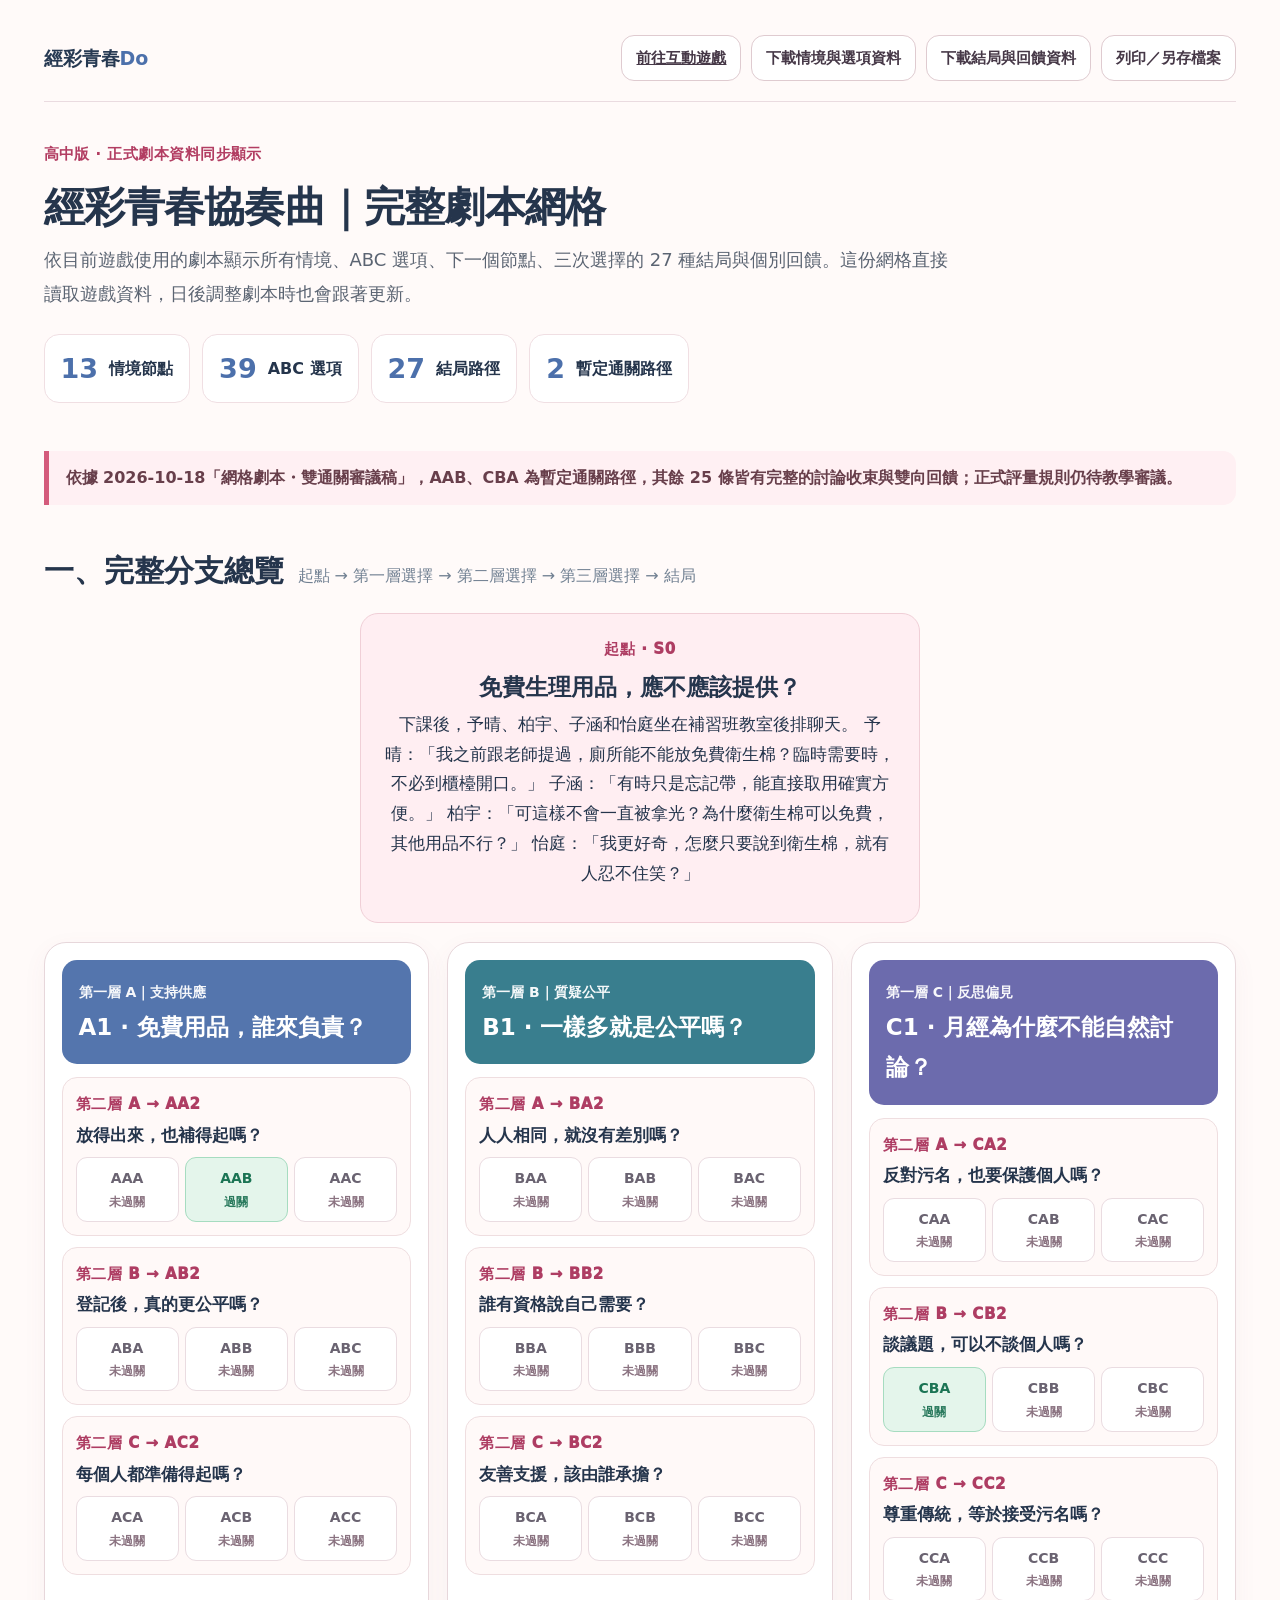
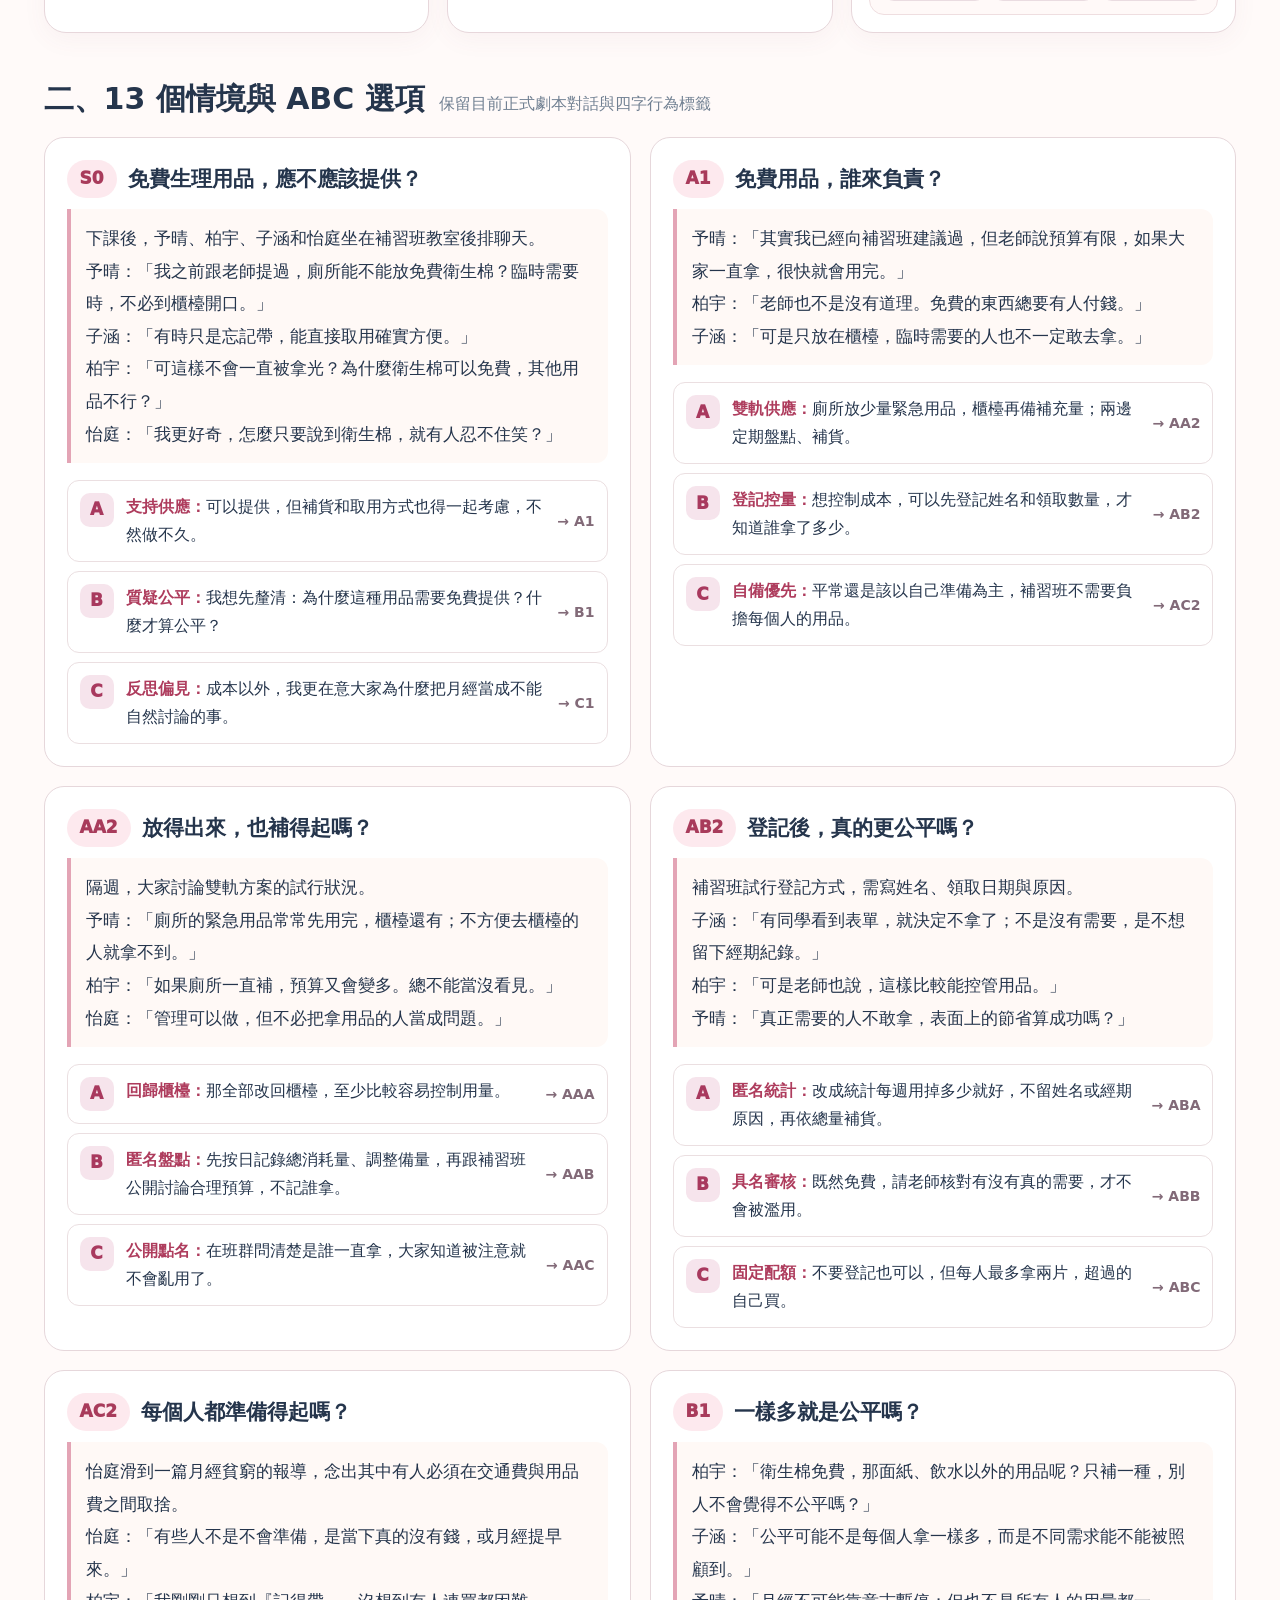
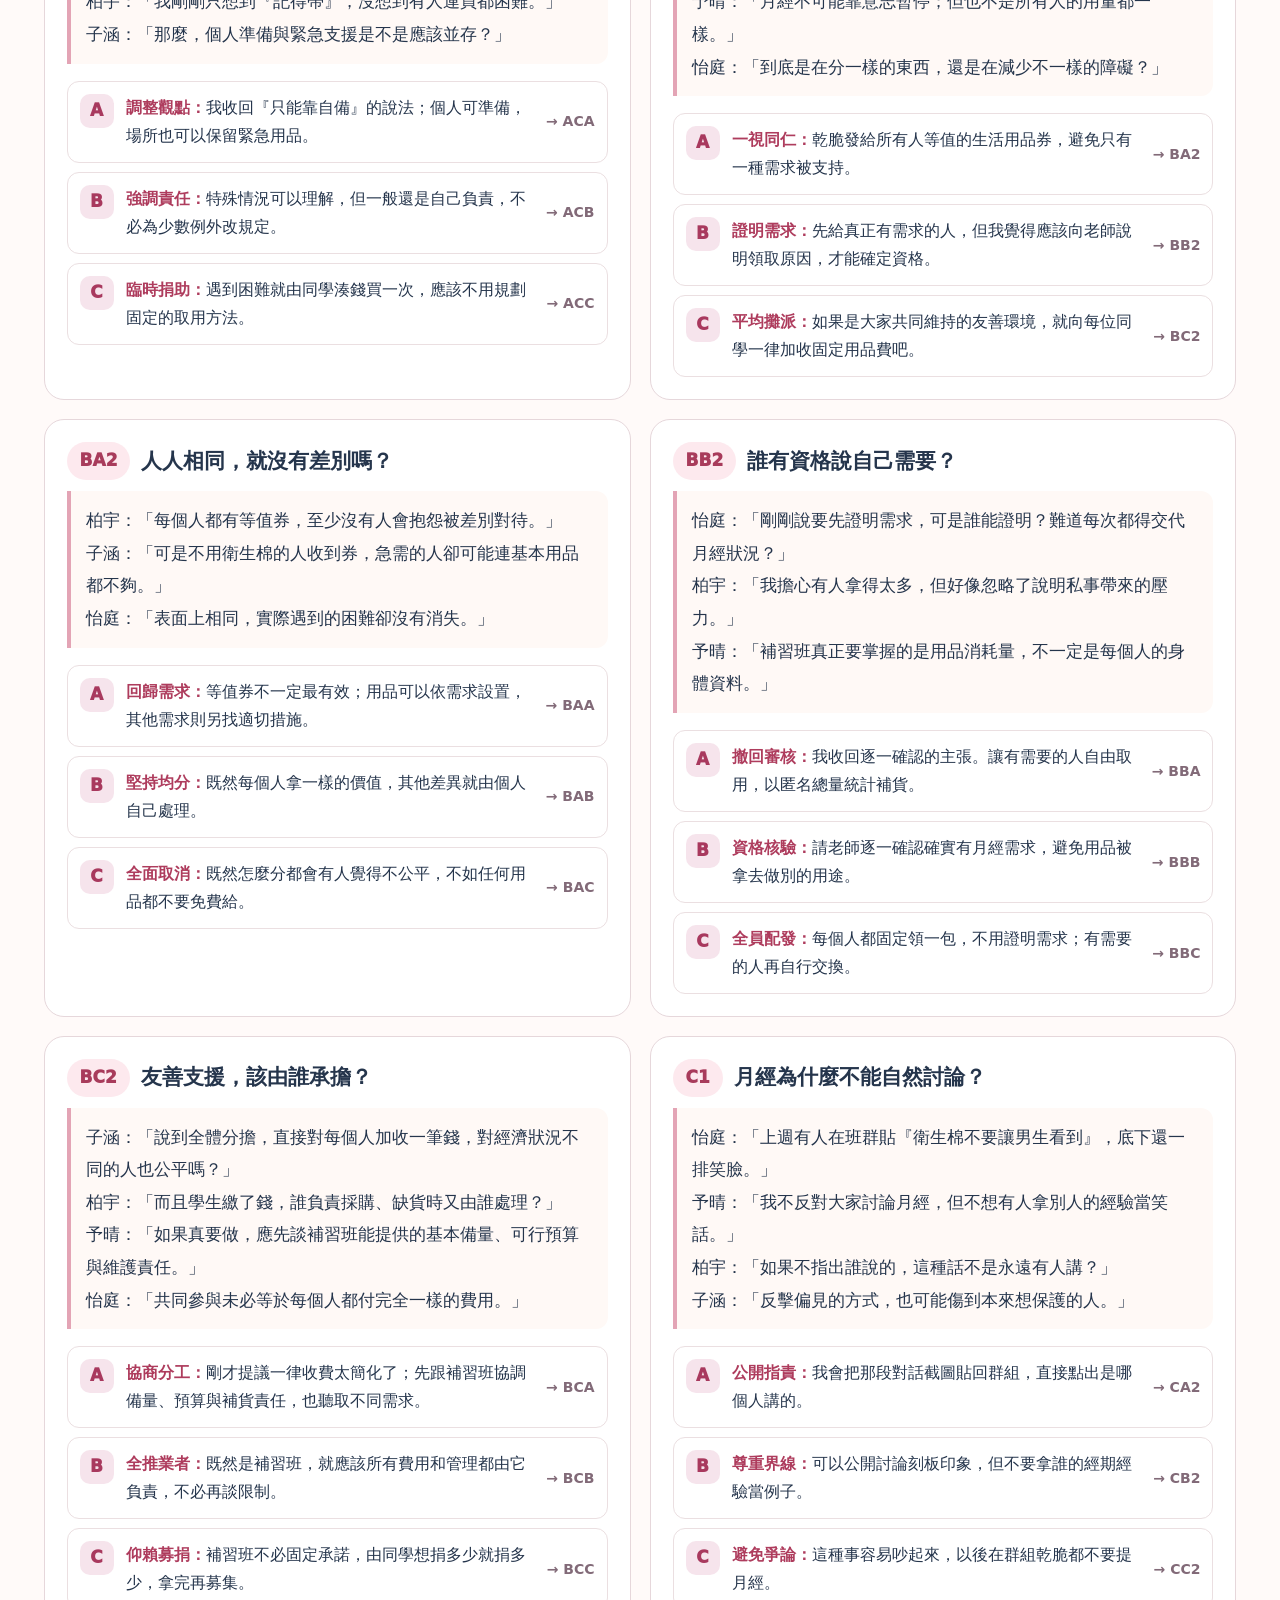
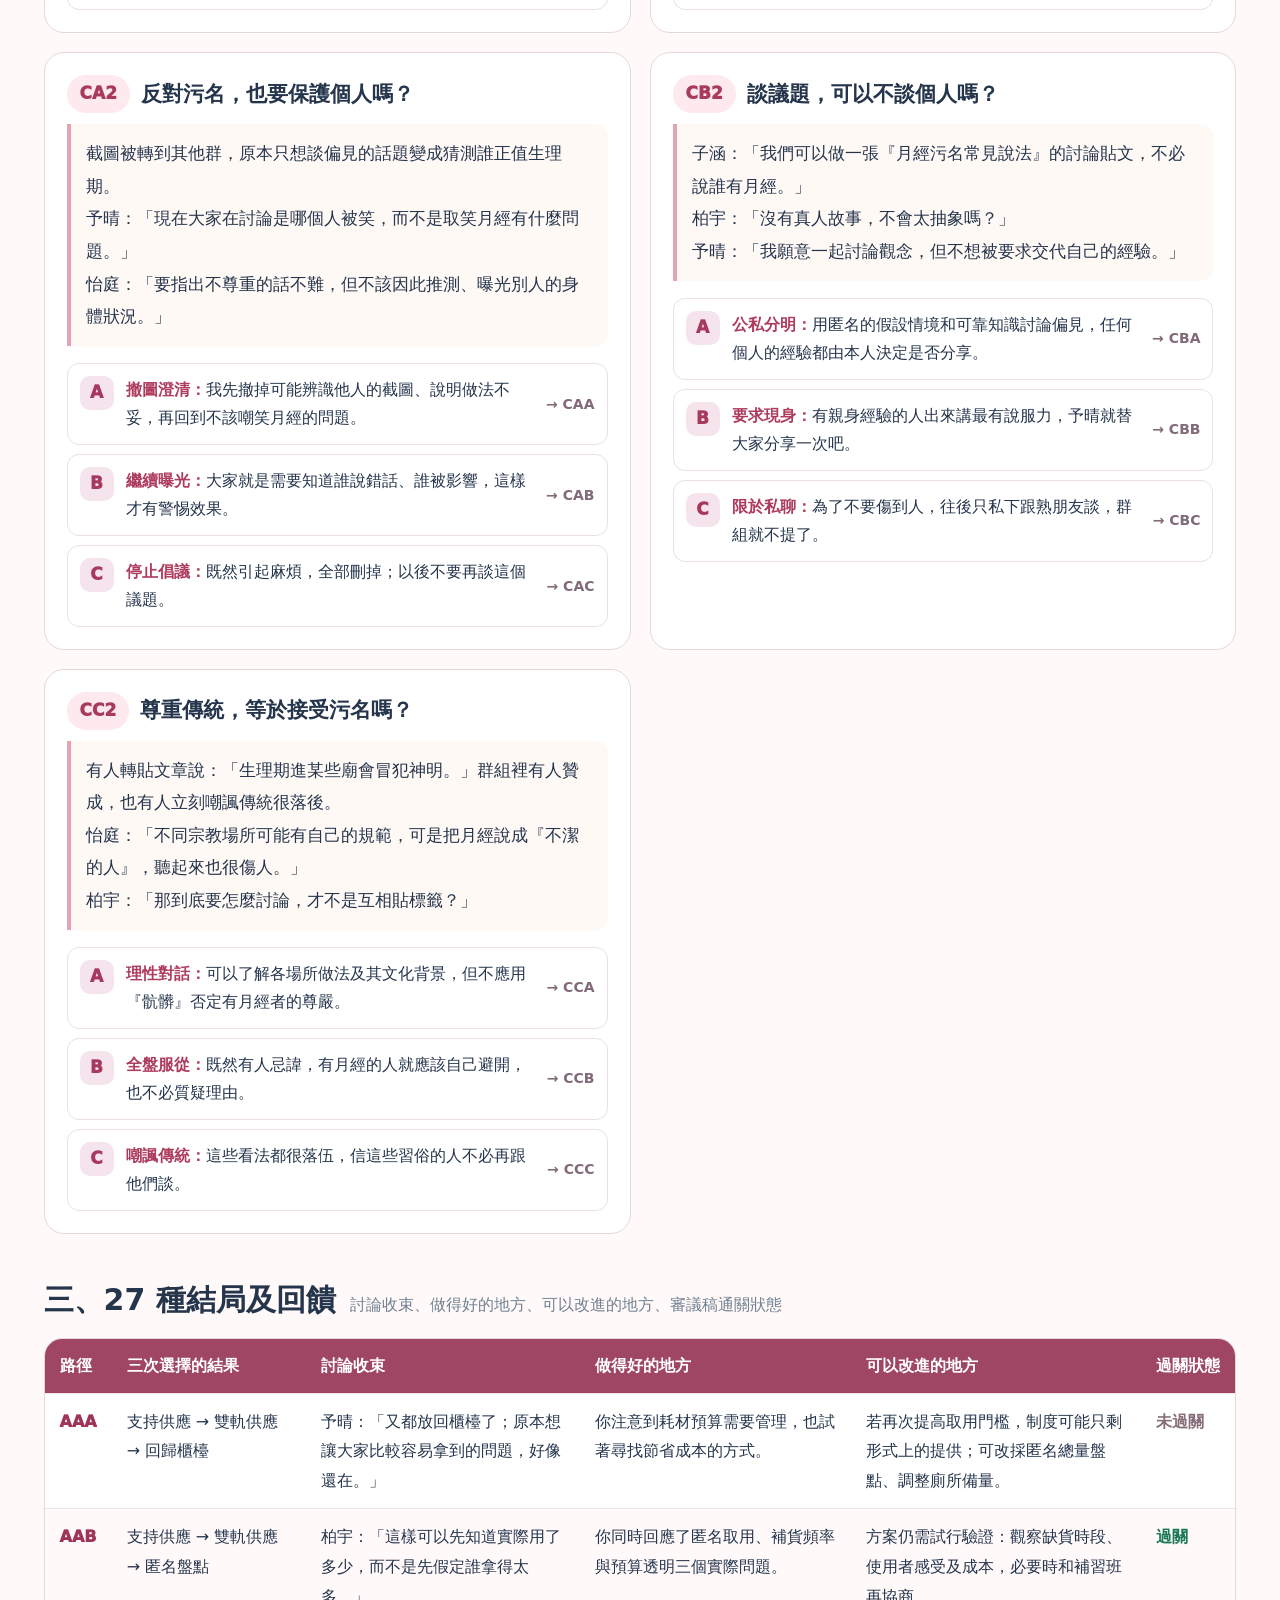
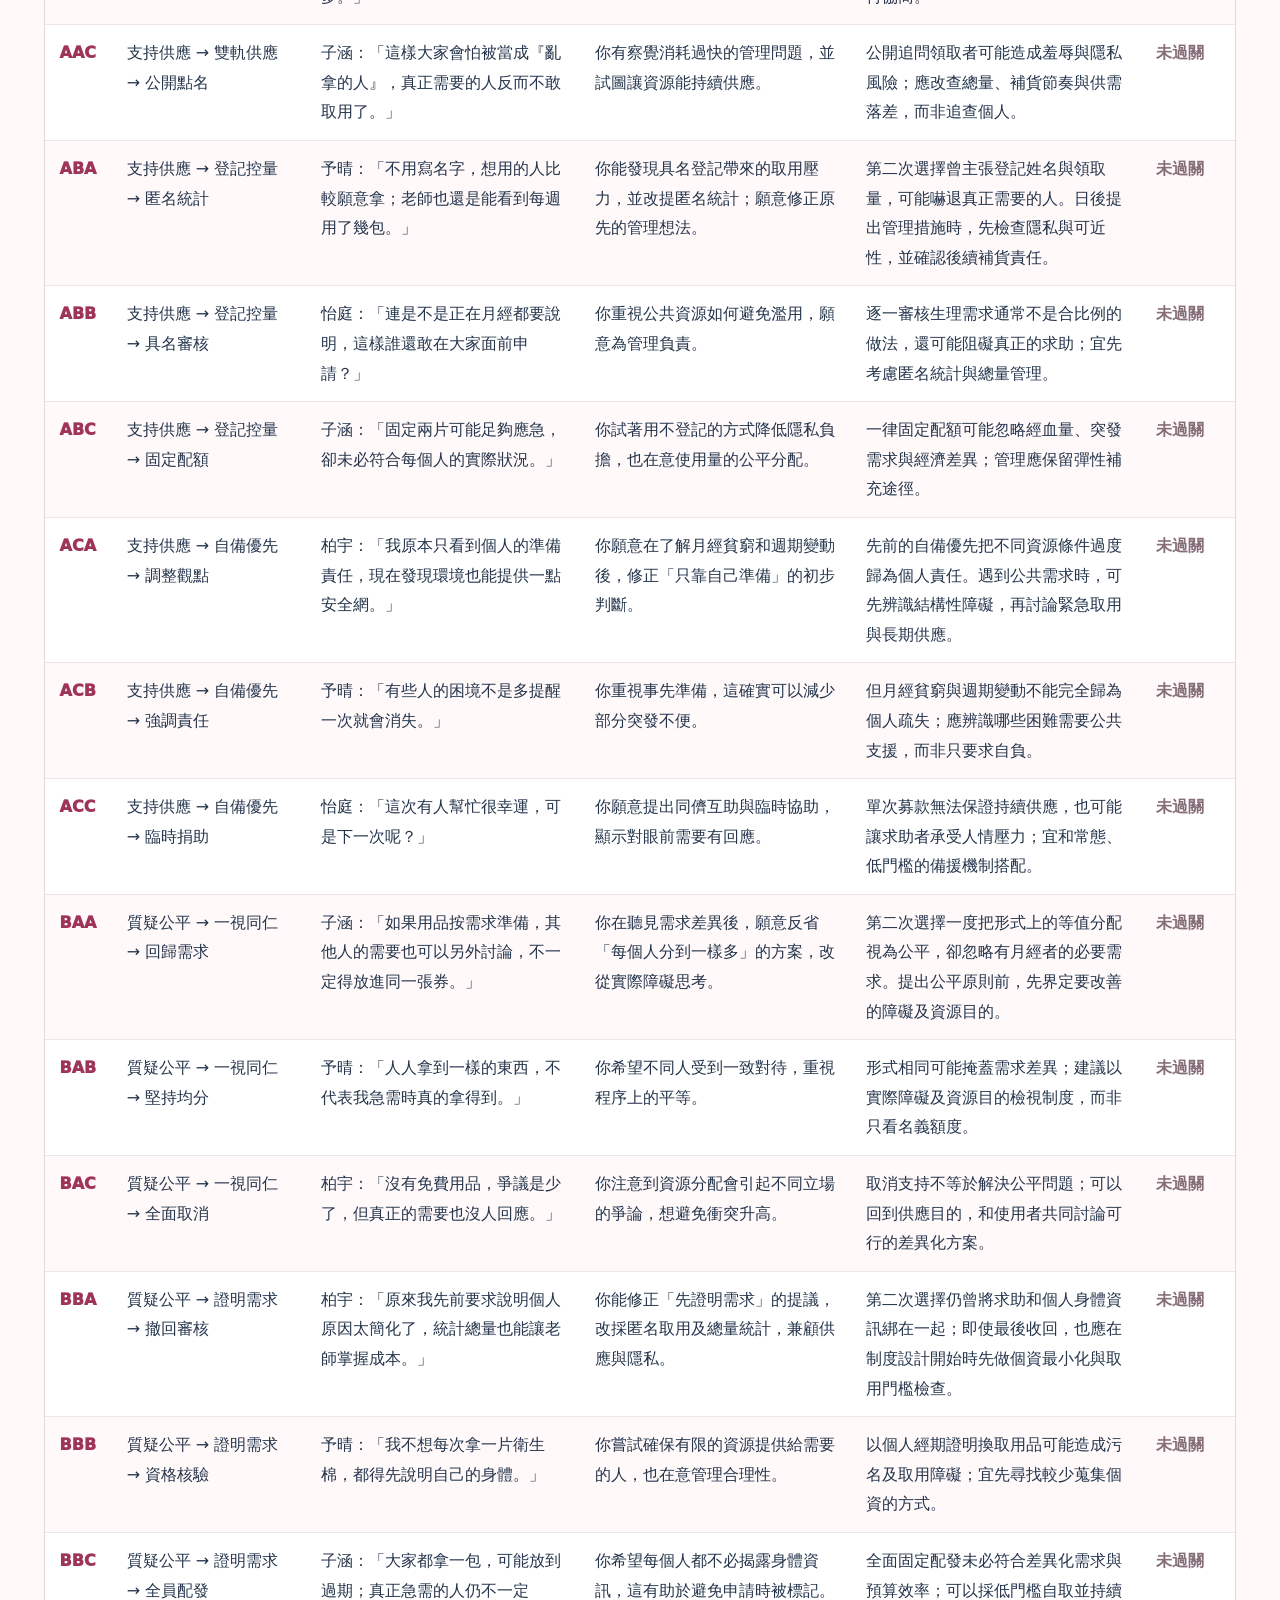
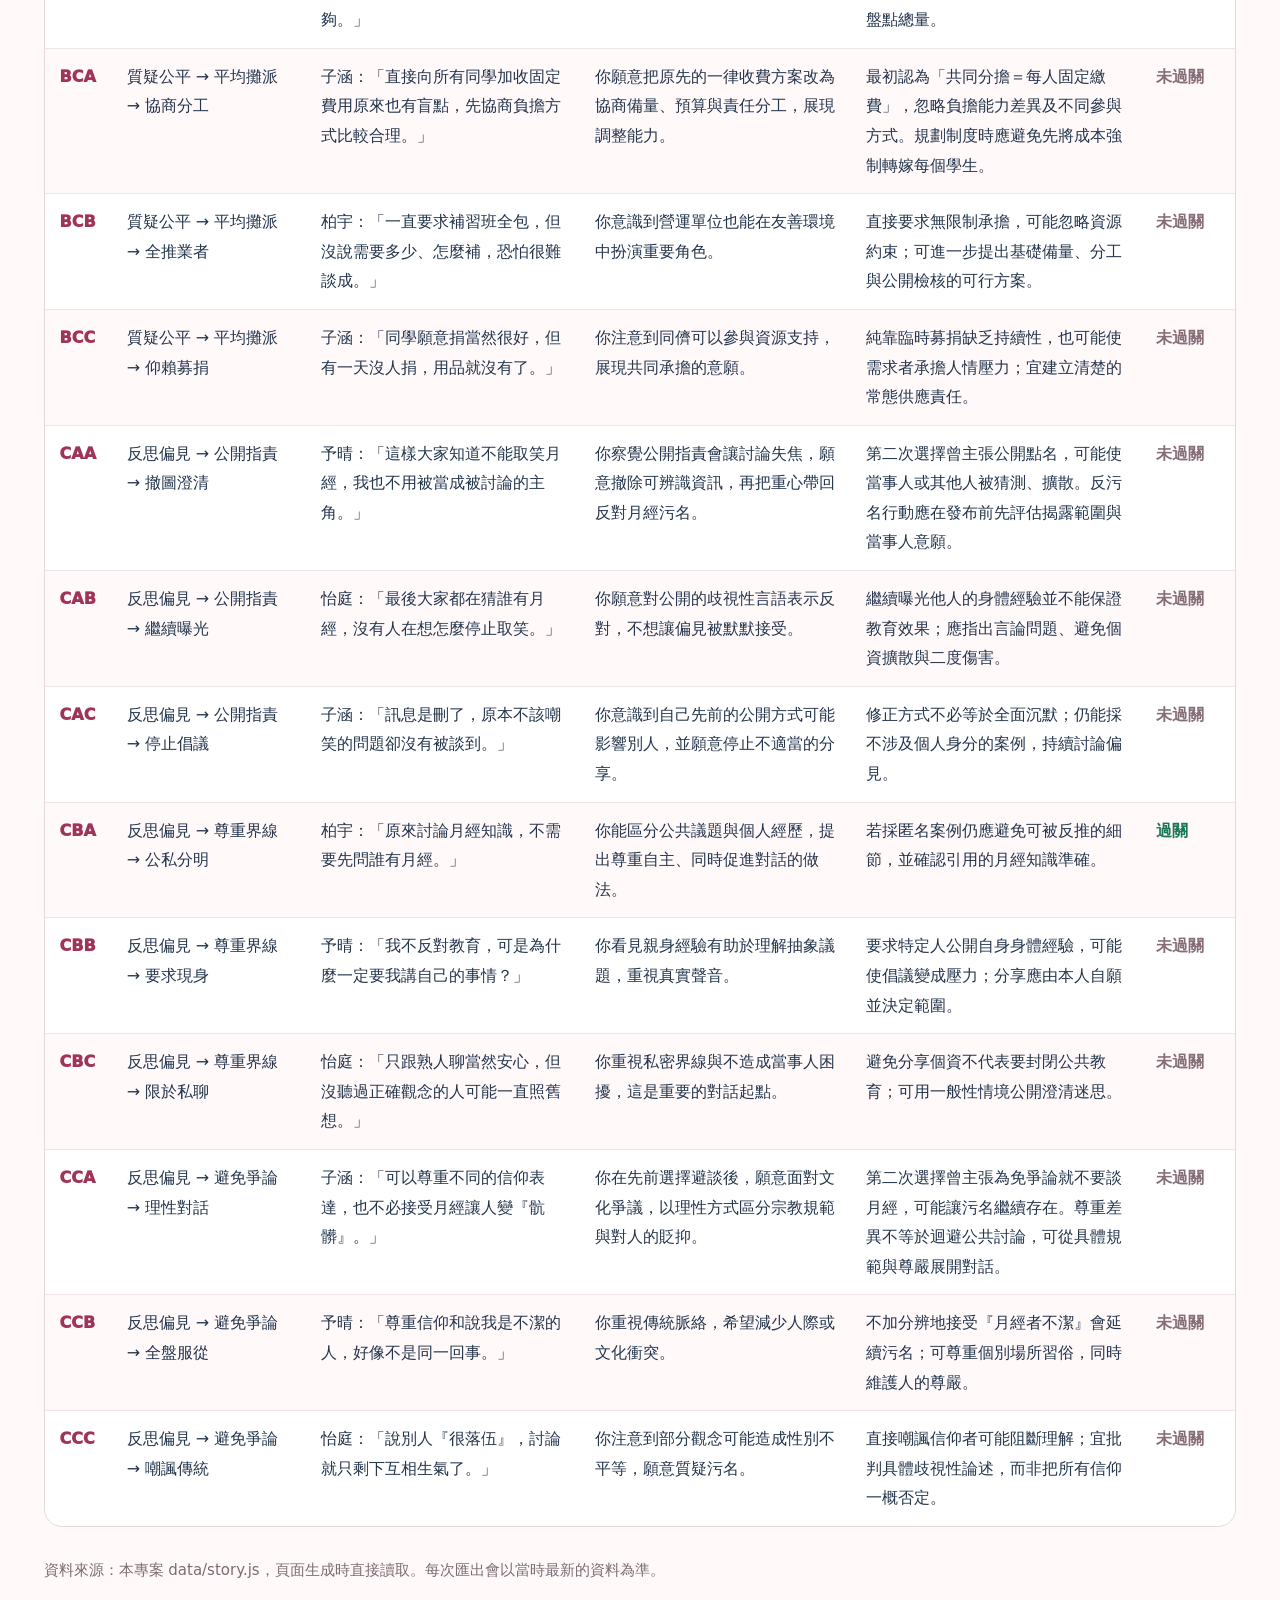
==== story-grid.html @ ec6f436a "feat: launch senior-high branching game with two review-pass routes and Pages CI" ====
<!doctype html>
<html lang="zh-Hant">
<head>
<meta charset="utf-8">
<meta name="viewport" content="width=device-width, initial-scale=1">
<meta name="color-scheme" content="light">
<title>經彩青春協奏曲｜高中版劇本網格</title>
<script src="./data/story.js" defer></script>
<style>
.script-scene{white-space:pre-line}

:root{font-family:"Noto Sans TC","PingFang TC","Microsoft JhengHei",system-ui,sans-serif;color:#25354c;background:#fffaf9;font-size:17px}
*{box-sizing:border-box}body{margin:0;line-height:1.75}main{max-width:1440px;padding:25px clamp(16px,3.4vw,55px) 80px;margin:auto}
h1{font-size:clamp(30px,3.2vw,45px);line-height:1.35;margin:0 0 8px;letter-spacing:-.02em}
h2{font-size:clamp(24px,2.6vw,30px);line-height:1.4;margin:0 0 17px}
h3{font-size:21px;margin:0 0 8px}p{margin:0 0 12px}a{color:#9f3155}button{font:inherit;cursor:pointer;border:0}
.topbar{display:flex;justify-content:space-between;align-items:center;gap:14px;flex-wrap:wrap;padding:10px 0 20px;border-bottom:1px solid #eadbe0}
.brand{font-size:19px;font-weight:900;text-decoration:none;color:#263952}.brand span{color:#4c70ab}
.header-actions{display:flex;gap:10px;flex-wrap:wrap}
.control{border:1px solid #dfcbd0;border-radius:13px;background:white;color:#463847;font-size:15px;font-weight:800;padding:9px 14px}
.control:hover{border-color:#b83a61;background:#fff0f4}
.hero{padding:39px 0 28px}.eyebrow{font-size:15px;letter-spacing:.03em;color:#b23d62;font-weight:900}
.intro{font-size:18px;color:#5b6472;max-width:920px;line-height:1.9}
.counters{display:flex;flex-wrap:wrap;gap:12px;margin:23px 0 0}
.stat{display:flex;align-items:center;gap:11px;border:1px solid #f0dfe3;padding:10px 16px;border-radius:15px;background:white;font-size:16px;font-weight:750}
.stat strong{font-size:27px;color:#4c70ab}
.notice{border-left:5px solid #d45b7c;background:#fff0f3;color:#683f4b;border-radius:0 13px 13px 0;padding:13px 17px;margin:20px 0 33px;font-size:16px;font-weight:700}
.section{margin-top:45px}.section-header{display:flex;align-items:baseline;gap:14px;flex-wrap:wrap}
.section-header p{color:#718092;font-size:16px}
.start-box{text-align:center;padding:22px;border-radius:18px;background:#ffeef2;border:1px solid #f0cfd7;margin:4px auto 19px;max-width:560px}
.node-id{font-size:15px;color:#ae3d63;font-weight:950;letter-spacing:.04em}
.start-box h3{font-size:23px;margin:4px 0 3px}
.flow-grid{display:grid;grid-template-columns:repeat(3,minmax(0,1fr));gap:18px}
.branch{border:1px solid #e7d7db;background:white;border-radius:22px;padding:17px;min-width:0;box-shadow:0 7px 25px #844b5d0d}
.branch-head{border-radius:15px;padding:17px;color:white;margin-bottom:13px}
.branch:nth-child(1) .branch-head{background:#5475ad}
.branch:nth-child(2) .branch-head{background:#397e8e}
.branch:nth-child(3) .branch-head{background:#6c6bad}
.branch-head h3{font-size:23px;margin:0;color:white}.branch-head small{font-size:14px;opacity:.95;font-weight:750}
.subnode{background:#fff9f8;border:1px solid #efdee0;padding:13px;border-radius:15px;margin-top:11px}
.subnode>strong{display:block;font-size:17px;margin:3px 0 7px}
.finish-list{display:grid;grid-template-columns:repeat(3,minmax(0,1fr));gap:6px}
.end-chip{display:flex;flex-direction:column;justify-content:center;align-items:center;gap:1px;text-align:center;border:1px solid #eadce1;border-radius:11px;padding:8px 4px;background:white;font-size:14px;font-weight:900;color:#6a6371}
.end-chip.pass{background:#e4f5eb;border-color:#a6dcc0;color:#1b7454}
.end-chip small{font-size:12px;font-weight:750;color:#8a7280}
.end-chip.pass small{color:#28795c}
.node-grid{display:grid;grid-template-columns:repeat(2,minmax(0,1fr));gap:19px}
.script-card{border-radius:20px;border:1px solid #e6d7db;background:white;padding:22px;min-width:0;break-inside:avoid}
.script-top{display:flex;align-items:center;gap:11px;flex-wrap:wrap;margin-bottom:11px}
.script-id{display:inline-block;padding:4px 13px;background:#fde9ee;border-radius:80px;font-weight:950;color:#a83b5b}
.script-top h3{margin:0;font-size:21px}
.script-scene{background:#fff9f6;border-left:4px solid #e3a4b5;padding:13px 15px;font-size:17px;line-height:1.92;border-radius:0 12px 12px 0}
.choices{display:flex;flex-direction:column;gap:9px;margin-top:17px}
.choice{display:grid;grid-template-columns:36px minmax(0,1fr) auto;gap:10px;align-items:start;border:1px solid #ebdfe1;border-radius:12px;padding:12px}
.choice-letter{display:grid;place-items:center;width:34px;height:34px;border-radius:10px;background:#f6e4ec;color:#a8395e;font-weight:950}
.choice-main{font-size:16px;min-width:0}
.choice-main strong{color:#ae3c5d}
.choice-arrow{font-size:14px;font-weight:900;color:#826a78;white-space:nowrap;align-self:center}
.table-scroll{overflow:auto;border:1px solid #e5d7db;border-radius:18px;background:white}
table{border-collapse:collapse;width:100%;min-width:980px}
thead th{position:sticky;top:0;z-index:1;background:#9f4664;color:white;padding:13px 15px;text-align:left;font-size:16px;white-space:nowrap}
tbody td{font-size:16px;padding:13px 15px;border-top:1px solid #efe5e7;vertical-align:top;line-height:1.85}
tbody tr:nth-child(even){background:#fff9fa}
tbody tr:hover{background:#fff1f4}
.code{font-weight:950;color:#9e3459;white-space:nowrap}
.status{font-weight:850;white-space:nowrap;color:#866e79}
.status.pass{color:#1b7855}
.step-cell{min-width:190px}.feedback-cell{min-width:250px}
.footer{margin:30px 0 0;color:#7e6b75;font-size:15px}
.sr-only{position:absolute;width:1px;height:1px;padding:0;margin:-1px;overflow:hidden;clip:rect(0,0,0,0);border:0}
@media(max-width:1000px){.flow-grid{grid-template-columns:1fr}.node-grid{grid-template-columns:1fr}.branch{max-width:none}}
@media(max-width:560px){.hero{padding:28px 0 18px}.stat{padding:8px 12px}.stat strong{font-size:24px}.script-card{padding:16px}.choice{grid-template-columns:33px minmax(0,1fr);gap:9px}.choice-arrow{grid-column:2;justify-self:start}.flow-grid{gap:14px}.notice{font-size:15px}}
@media print{
  @page{size:A4 landscape;margin:12mm}
  :root{font-size:12pt}
  body{background:white}
  main{max-width:none;padding:0}
  .header-actions,.control{display:none!important}
  .hero{padding:15px 0}
  .section{page-break-before:always;margin-top:15px}
  .branch,.script-card,.start-box{box-shadow:none}
  .flow-grid{display:grid;grid-template-columns:repeat(3,minmax(0,1fr));gap:9px}
  .branch{padding:9px;border-radius:10px}
  .branch-head{padding:9px}
  .subnode{padding:7px;margin-top:7px}
  .end-chip{font-size:10pt;padding:4px 1px}
  .end-chip small{font-size:8pt}
  .node-grid{grid-template-columns:repeat(2,minmax(0,1fr))}
  .script-card{padding:12px;break-inside:avoid}
  .script-card h3{font-size:14pt}
  .script-scene,.choice-main{font-size:10pt}
  table{min-width:0}
  th,td{font-size:9pt!important;padding:6px!important}
  thead{display:table-header-group}
  tr{break-inside:avoid}
}
</style>
</head>
<body>
<main>
<header class="topbar">
<a class="brand" href="./">經彩青春<span>Do</span></a>
<div class="header-actions"><a href="./" class="control">前往互動遊戲</a><button class="control" id="download-scenes" type="button">下載情境與選項資料</button><button class="control" id="download-endings" type="button">下載結局與回饋資料</button><button class="control" id="print" type="button">列印／另存檔案</button></div>
</header>
<section class="hero">
<p class="eyebrow">高中版 · 正式劇本資料同步顯示</p>
<h1>經彩青春協奏曲｜完整劇本網格</h1>
<p class="intro">依目前遊戲使用的劇本顯示所有情境、ABC 選項、下一個節點、三次選擇的 27 種結局與個別回饋。這份網格直接讀取遊戲資料，日後調整劇本時也會跟著更新。</p>
<div class="counters" id="counters"></div>
</section>
<p class="notice">依據 2026-10-18「網格劇本・雙通關審議稿」，AAB、CBA 為暫定通關路徑，其餘 25 條皆有完整的討論收束與雙向回饋；正式評量規則仍待教學審議。</p>
<section id="overview" class="section">
<div class="section-header"><h2>一、完整分支總覽</h2><p>起點 → 第一層選擇 → 第二層選擇 → 第三層選擇 → 結局</p></div>
<div id="start-node" class="start-box"></div>
<div id="branch-grid" class="flow-grid"></div>
</section>
<section id="all-scenes" class="section">
<div class="section-header"><h2>二、13 個情境與 ABC 選項</h2><p>保留目前正式劇本對話與四字行為標籤</p></div>
<div id="node-grid" class="node-grid"></div>
</section>
<section id="all-endings" class="section">
<div class="section-header"><h2>三、27 種結局及回饋</h2><p>討論收束、做得好的地方、可以改進的地方、審議稿通關狀態</p></div>
<div class="table-scroll"><table><thead><tr><th>路徑</th><th>三次選擇的結果</th><th>討論收束</th><th>做得好的地方</th><th>可以改進的地方</th><th>過關狀態</th></tr></thead><tbody id="outcome-rows"></tbody></table></div>
</section>
<p class="footer">資料來源：本專案 data/story.js，頁面生成時直接讀取。每次匯出會以當時最新的資料為準。</p>
</main>
<script>
window.addEventListener("DOMContentLoaded",()=>{
  const data=window.STORY_DATA;
  if(!data){document.getElementById("start-node").textContent="無法讀取劇本資料。";return;}
  const letters=["A","B","C"];
  const pass=new Set(data.passRoutes||[]);
  const esc=v=>String(v).replace(/[&<>"']/g,c=>({"&":"&amp;","<":"&lt;",">":"&gt;",'"':"&quot;","'":"&#39;"}[c]));
  const order=["S0","A1","AA2","AB2","AC2","B1","BA2","BB2","BC2","C1","CA2","CB2","CC2"];
  document.getElementById("counters").innerHTML=[
    [Object.keys(data.nodes).length,"情境節點"],
    [Object.keys(data.nodes).length*3,"ABC 選項"],
    [Object.keys(data.endings).length,"結局路徑"],
    [pass.size,"暫定通關路徑"]
  ].map(([n,label])=>'<div class="stat"><strong>'+n+'</strong>'+label+'</div>').join("");
  const root=data.nodes.S0;
  document.getElementById("start-node").innerHTML='<div class="node-id">起點 · S0</div><h3>'+esc(root.title)+'</h3><p>'+esc(root.scene)+'</p>';
  document.getElementById("branch-grid").innerHTML=letters.map(a=>{
    const first=root.choices[a].next;
    const firstNode=data.nodes[first];
    return '<article class="branch"><div class="branch-head"><small>第一層 '+a+'｜'+esc(root.choices[a].label)+'</small><h3>'+esc(first)+' · '+esc(firstNode.title)+'</h3></div>'+
      letters.map(b=>{
        const second=firstNode.choices[b].next,secondNode=data.nodes[second];
        return '<div class="subnode"><div class="node-id">第二層 '+b+' → '+esc(second)+'</div><strong>'+esc(secondNode.title)+'</strong><div class="finish-list">'+
          letters.map(c=>{
            const choice=secondNode.choices[c];
            const end=choice.next;
            return '<div class="end-chip'+(pass.has(end)?' pass':'')+'" title="'+esc(choice.label)+'"><span>'+esc(end)+'</span><small>'+(pass.has(end)?'過關':'未過關')+'</small></div>';
          }).join("")+
        '</div></div>';
      }).join("")+'</article>';
  }).join("");
  document.getElementById("node-grid").innerHTML=order.map(id=>{
    const node=data.nodes[id];
    if(!node)return "";
    return '<article class="script-card" id="node-'+esc(id)+'"><div class="script-top"><span class="script-id">'+esc(id)+'</span><h3>'+esc(node.title)+'</h3></div><p class="script-scene">'+esc(node.scene)+'</p><div class="choices">'+letters.map(letter=>{
      const ch=node.choices[letter];
      return '<div class="choice"><span class="choice-letter">'+letter+'</span><span class="choice-main"><strong>'+esc(ch.label)+'：</strong>'+esc(ch.text)+'</span><span class="choice-arrow">→ '+esc(ch.next)+'</span></div>';
    }).join("")+'</div></article>';
  }).join("");
  const endings=Object.keys(data.endings).sort();
  document.getElementById("outcome-rows").innerHTML=endings.map(id=>{
    const e=data.endings[id];
    return '<tr><td class="code">'+esc(id)+'</td><td class="step-cell">'+e.steps.map(esc).join(' → ')+'</td><td class="feedback-cell">'+esc(e.conclusion)+'</td><td class="feedback-cell">'+esc(e.positive)+'</td><td class="feedback-cell">'+esc(e.improve)+'</td><td class="status'+(pass.has(id)?' pass':'')+'">'+(pass.has(id)?'過關':'未過關')+'</td></tr>';
  }).join("");
  function csvDownload(name,rows){
    const quote=v=>'"'+String(v??"").replace(/"/g,'""')+'"';
    const lines=rows.map(row=>row.map(quote).join(",")).join("\r\n");
    const blob=new Blob(["\uFEFF"+lines],{type:"text/csv;charset=utf-8;"});
    const uri=URL.createObjectURL(blob);
    const a=document.createElement("a");a.href=uri;a.download=name;a.style.display="none";
    document.body.appendChild(a);a.click();a.remove();URL.revokeObjectURL(uri);
  }
  document.getElementById("download-scenes").addEventListener("click",()=>{
    const rows=[["節點","情境標題","情境內容","選項","四字標籤","原始對話","跳轉節點"]];
    for(const id of order){
      const n=data.nodes[id];if(!n)continue;
      for(const letter of letters){const c=n.choices[letter];rows.push([id,n.title,n.scene,letter,c.label,c.text,c.next]);}
    }
    csvDownload("經彩青春協奏曲_13情境39選項.csv",rows);
  });
  document.getElementById("download-endings").addEventListener("click",()=>{
    const rows=[["結局路徑","第一次選擇摘要","第二次選擇摘要","第三次選擇摘要","討論收束","做得好的地方","可以改進的地方","審議稿通關狀態"]];
    for(const id of endings){const e=data.endings[id];rows.push([id,...e.steps,e.conclusion,e.positive,e.improve,pass.has(id)?"過關":"未過關"]);}
    csvDownload("經彩青春協奏曲_27種結局回饋.csv",rows);
  });
  document.getElementById("print").addEventListener("click",()=>window.print());
});
</script>
</body>
</html>
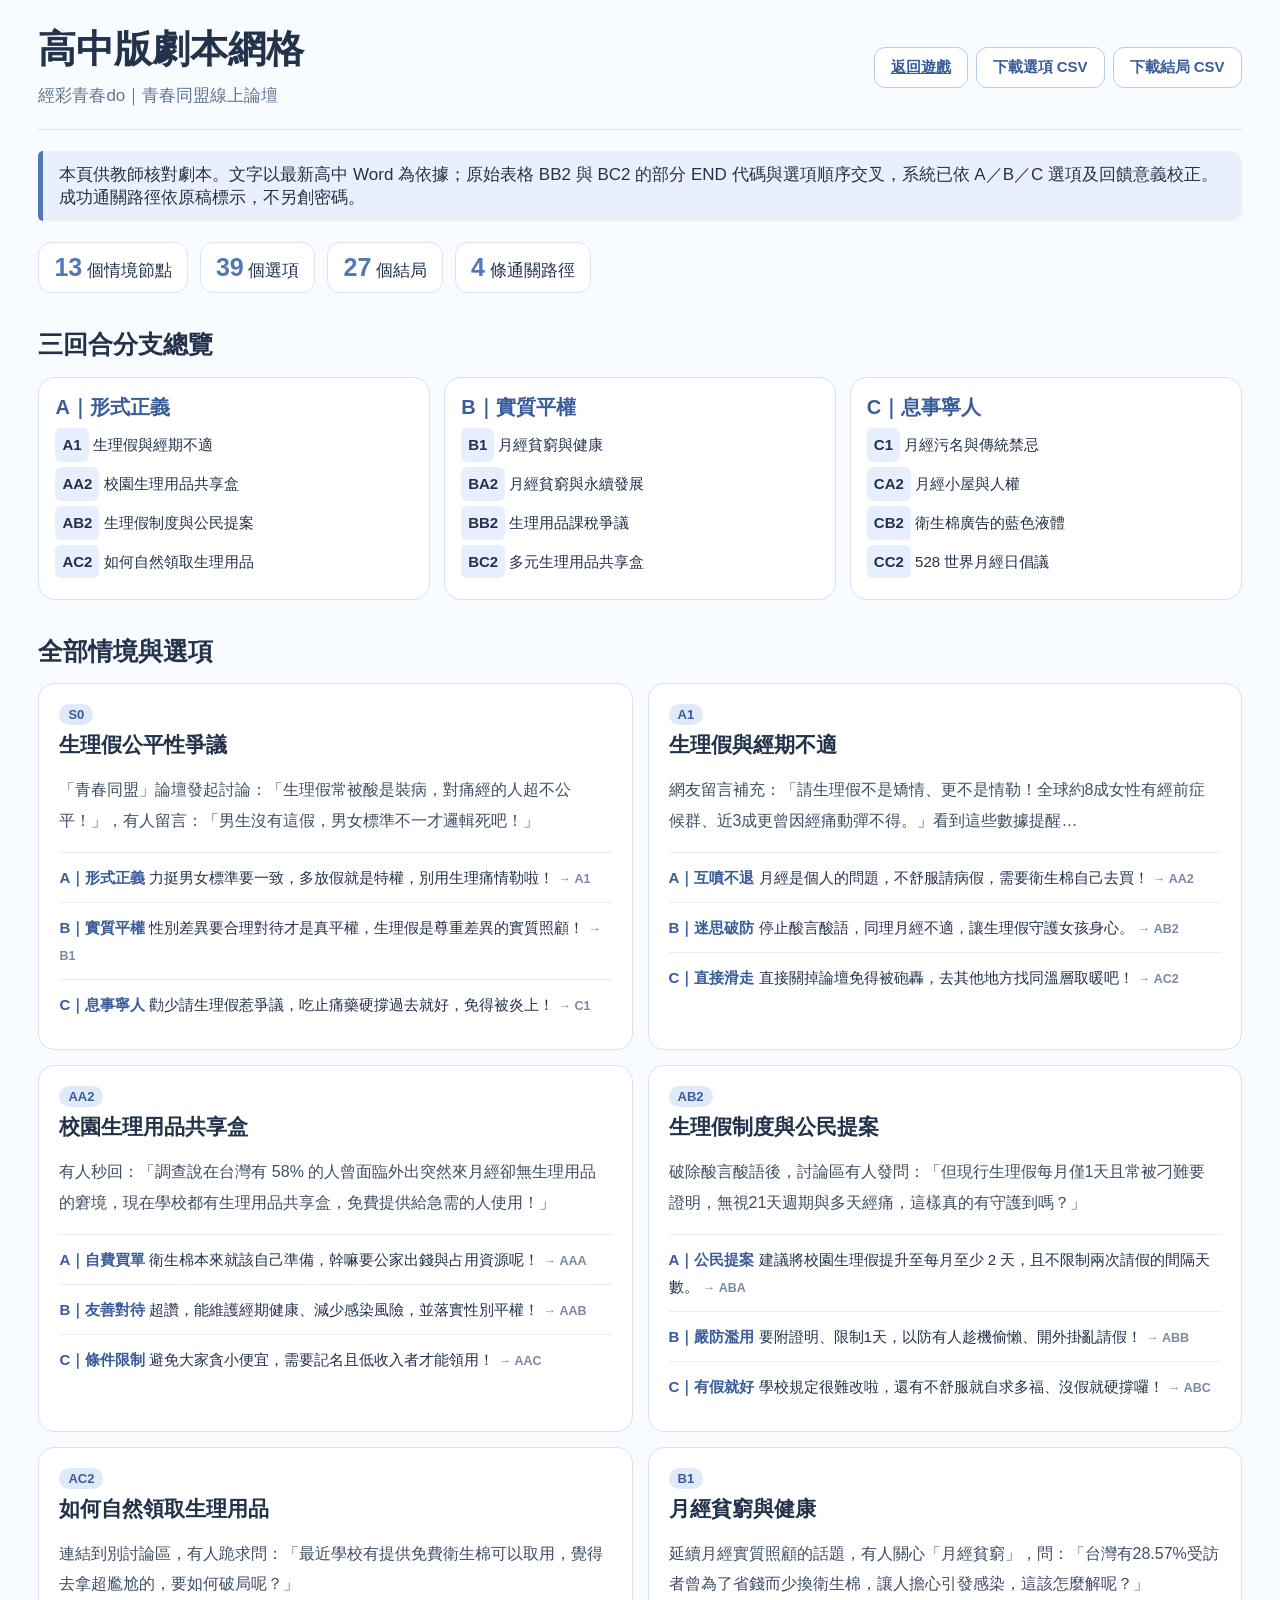
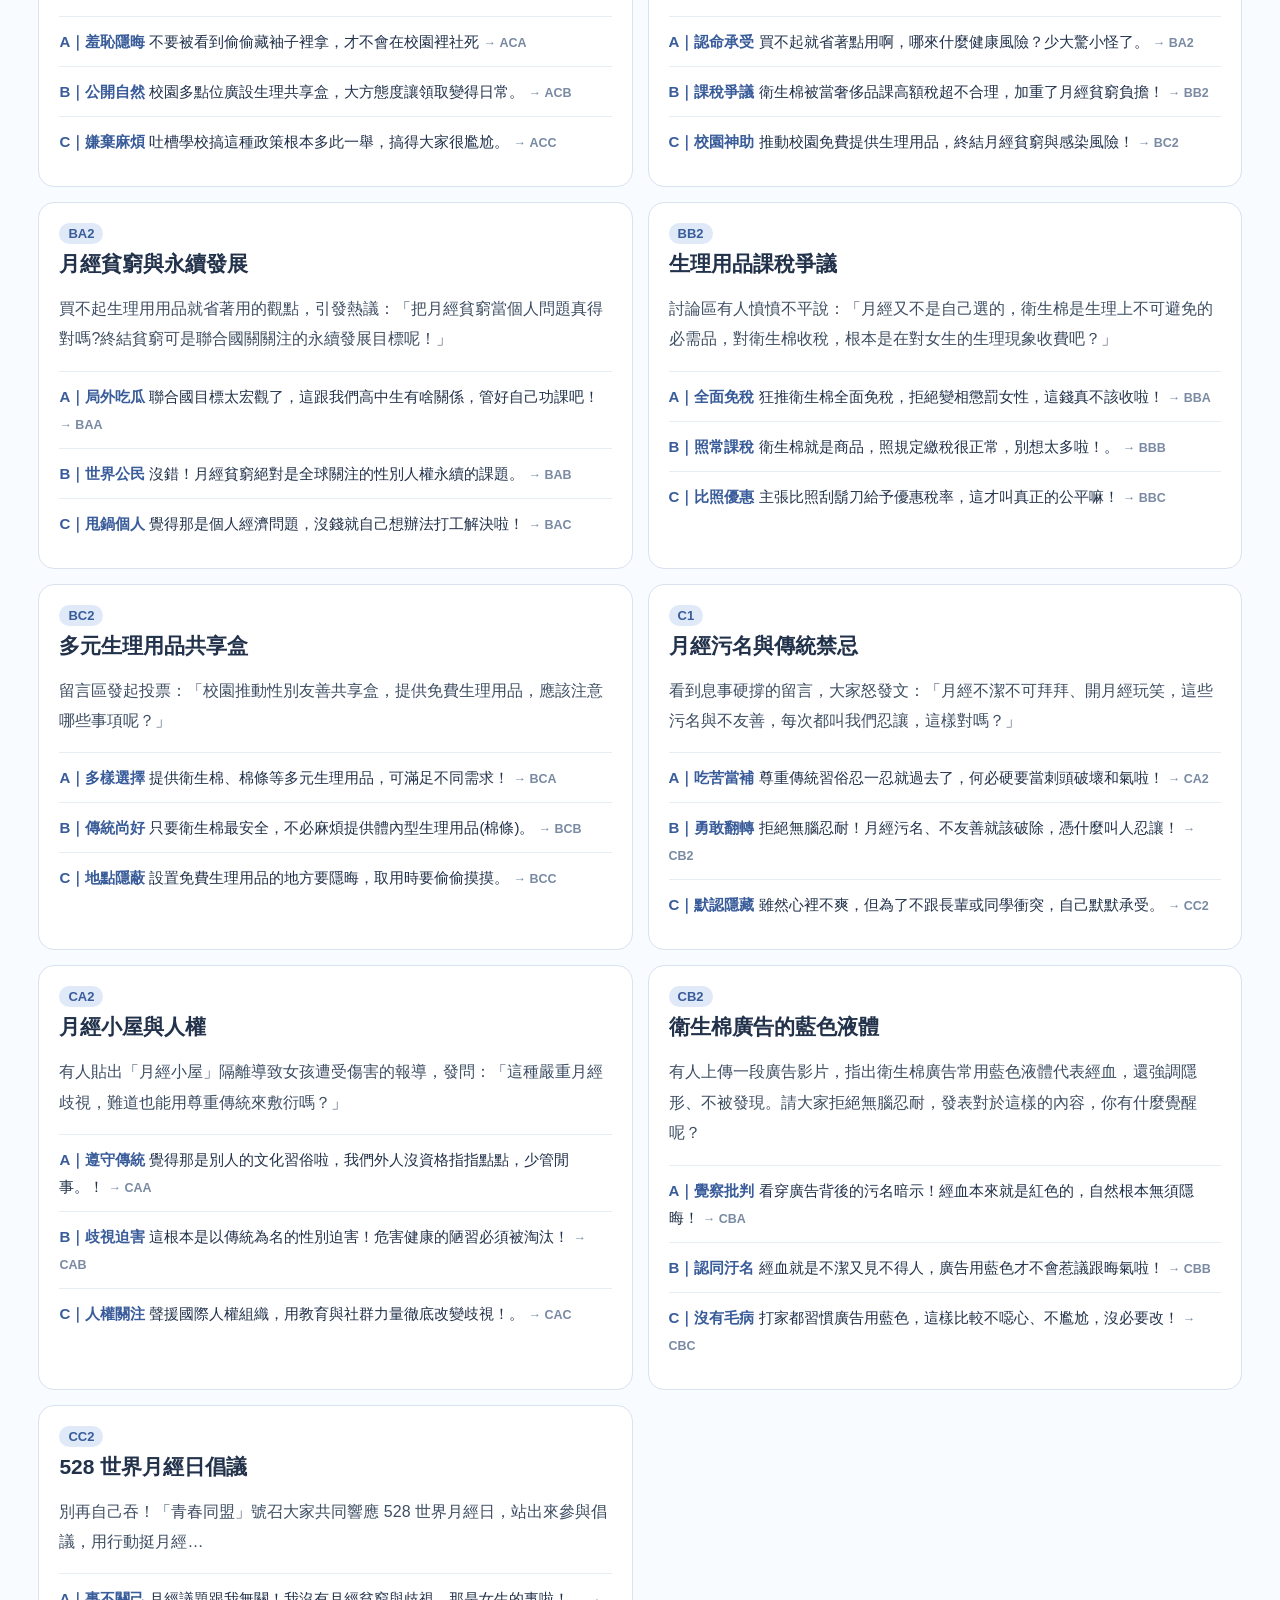
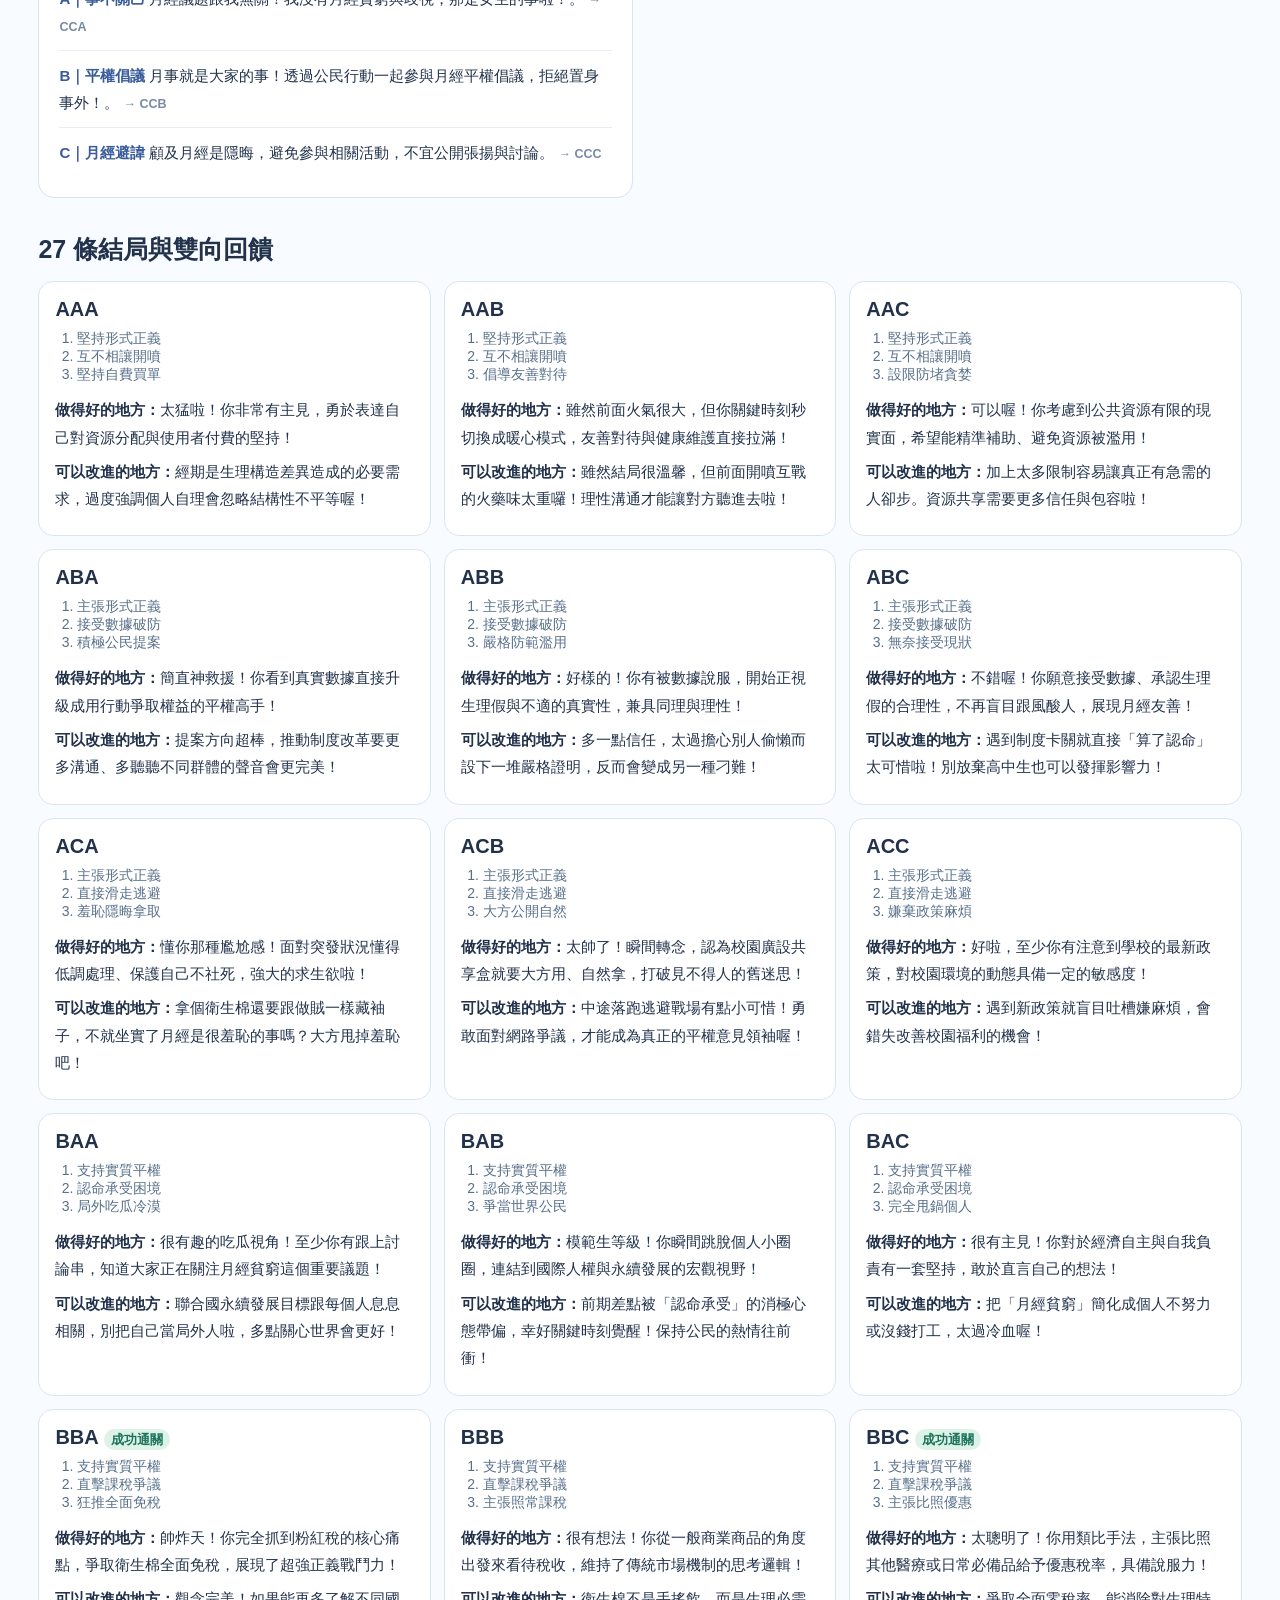
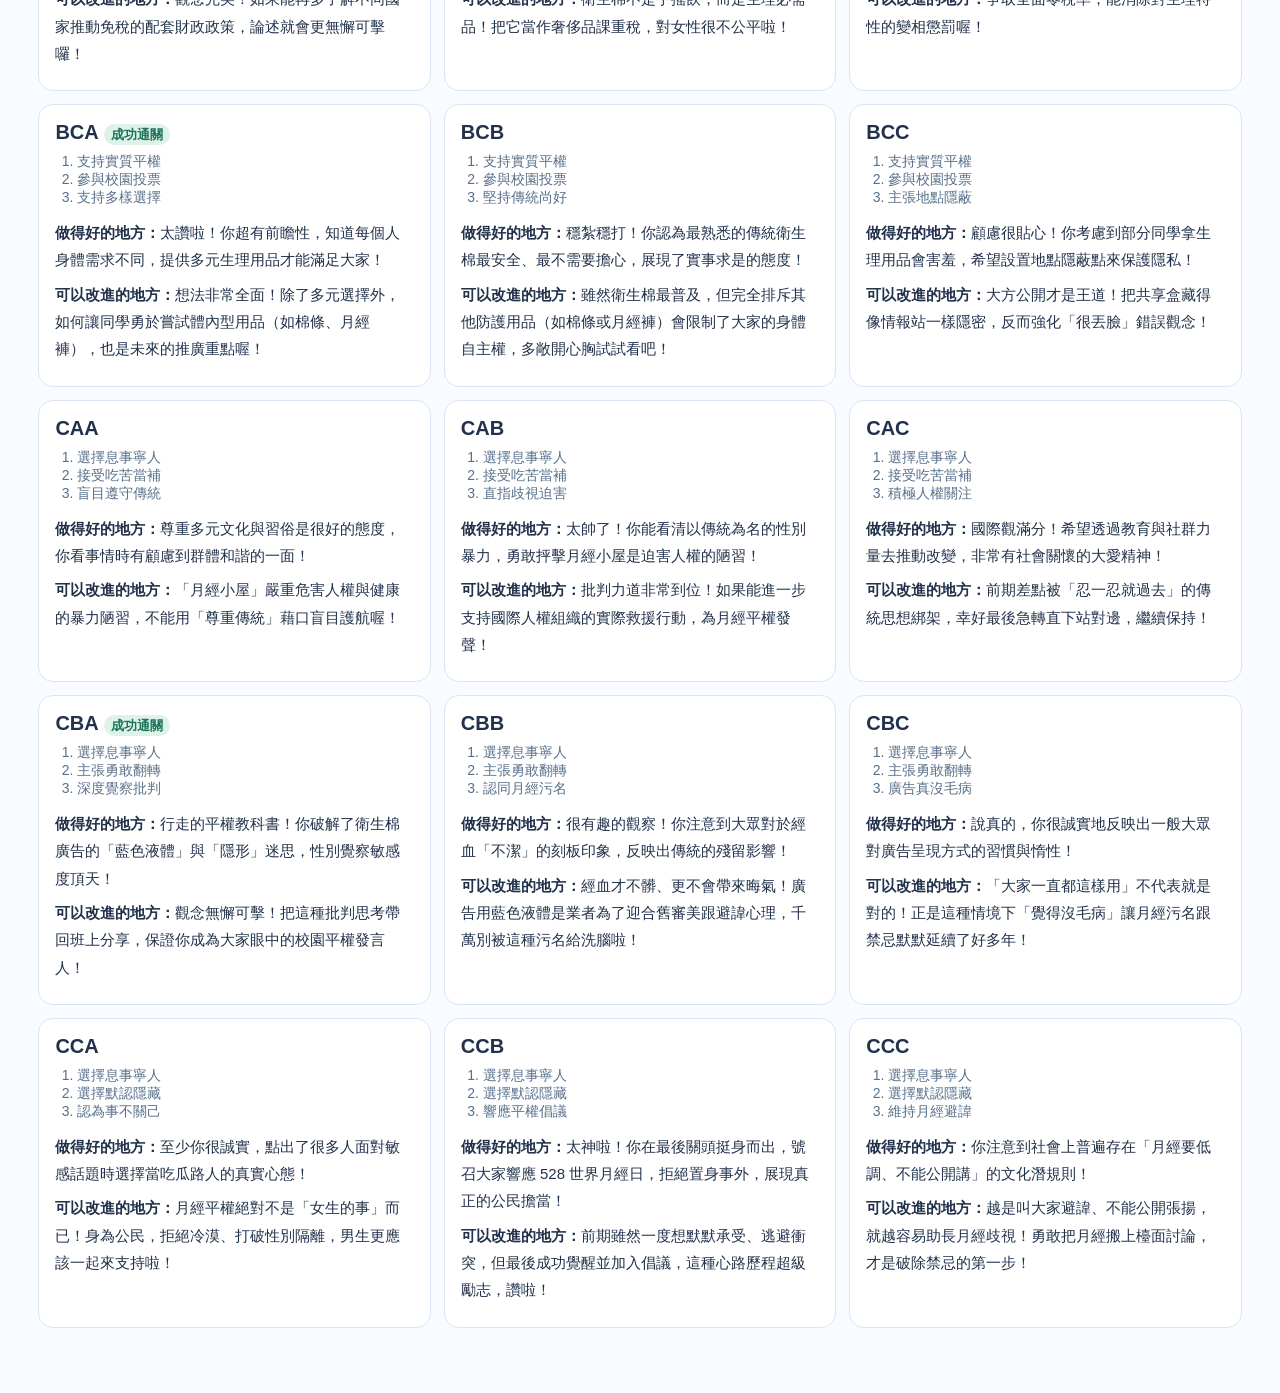
==== commit ae33d2c8: "Add files via upload" ====
--- a/story-grid.html
+++ b/story-grid.html
@@ -1,196 +1,38 @@
 <!doctype html>
 <html lang="zh-Hant">
 <head>
-<meta charset="utf-8">
-<meta name="viewport" content="width=device-width, initial-scale=1">
-<meta name="color-scheme" content="light">
-<title>經彩青春協奏曲｜高中版劇本網格</title>
+<meta charset="utf-8"><meta name="viewport" content="width=device-width, initial-scale=1"><meta name="color-scheme" content="light">
+<title>經彩青春do｜高中版劇本網格</title>
 <script src="./data/story.js" defer></script>
 <style>
-.script-scene{white-space:pre-line}
-
-:root{font-family:"Noto Sans TC","PingFang TC","Microsoft JhengHei",system-ui,sans-serif;color:#25354c;background:#fffaf9;font-size:17px}
-*{box-sizing:border-box}body{margin:0;line-height:1.75}main{max-width:1440px;padding:25px clamp(16px,3.4vw,55px) 80px;margin:auto}
-h1{font-size:clamp(30px,3.2vw,45px);line-height:1.35;margin:0 0 8px;letter-spacing:-.02em}
-h2{font-size:clamp(24px,2.6vw,30px);line-height:1.4;margin:0 0 17px}
-h3{font-size:21px;margin:0 0 8px}p{margin:0 0 12px}a{color:#9f3155}button{font:inherit;cursor:pointer;border:0}
-.topbar{display:flex;justify-content:space-between;align-items:center;gap:14px;flex-wrap:wrap;padding:10px 0 20px;border-bottom:1px solid #eadbe0}
-.brand{font-size:19px;font-weight:900;text-decoration:none;color:#263952}.brand span{color:#4c70ab}
-.header-actions{display:flex;gap:10px;flex-wrap:wrap}
-.control{border:1px solid #dfcbd0;border-radius:13px;background:white;color:#463847;font-size:15px;font-weight:800;padding:9px 14px}
-.control:hover{border-color:#b83a61;background:#fff0f4}
-.hero{padding:39px 0 28px}.eyebrow{font-size:15px;letter-spacing:.03em;color:#b23d62;font-weight:900}
-.intro{font-size:18px;color:#5b6472;max-width:920px;line-height:1.9}
-.counters{display:flex;flex-wrap:wrap;gap:12px;margin:23px 0 0}
-.stat{display:flex;align-items:center;gap:11px;border:1px solid #f0dfe3;padding:10px 16px;border-radius:15px;background:white;font-size:16px;font-weight:750}
-.stat strong{font-size:27px;color:#4c70ab}
-.notice{border-left:5px solid #d45b7c;background:#fff0f3;color:#683f4b;border-radius:0 13px 13px 0;padding:13px 17px;margin:20px 0 33px;font-size:16px;font-weight:700}
-.section{margin-top:45px}.section-header{display:flex;align-items:baseline;gap:14px;flex-wrap:wrap}
-.section-header p{color:#718092;font-size:16px}
-.start-box{text-align:center;padding:22px;border-radius:18px;background:#ffeef2;border:1px solid #f0cfd7;margin:4px auto 19px;max-width:560px}
-.node-id{font-size:15px;color:#ae3d63;font-weight:950;letter-spacing:.04em}
-.start-box h3{font-size:23px;margin:4px 0 3px}
-.flow-grid{display:grid;grid-template-columns:repeat(3,minmax(0,1fr));gap:18px}
-.branch{border:1px solid #e7d7db;background:white;border-radius:22px;padding:17px;min-width:0;box-shadow:0 7px 25px #844b5d0d}
-.branch-head{border-radius:15px;padding:17px;color:white;margin-bottom:13px}
-.branch:nth-child(1) .branch-head{background:#5475ad}
-.branch:nth-child(2) .branch-head{background:#397e8e}
-.branch:nth-child(3) .branch-head{background:#6c6bad}
-.branch-head h3{font-size:23px;margin:0;color:white}.branch-head small{font-size:14px;opacity:.95;font-weight:750}
-.subnode{background:#fff9f8;border:1px solid #efdee0;padding:13px;border-radius:15px;margin-top:11px}
-.subnode>strong{display:block;font-size:17px;margin:3px 0 7px}
-.finish-list{display:grid;grid-template-columns:repeat(3,minmax(0,1fr));gap:6px}
-.end-chip{display:flex;flex-direction:column;justify-content:center;align-items:center;gap:1px;text-align:center;border:1px solid #eadce1;border-radius:11px;padding:8px 4px;background:white;font-size:14px;font-weight:900;color:#6a6371}
-.end-chip.pass{background:#e4f5eb;border-color:#a6dcc0;color:#1b7454}
-.end-chip small{font-size:12px;font-weight:750;color:#8a7280}
-.end-chip.pass small{color:#28795c}
-.node-grid{display:grid;grid-template-columns:repeat(2,minmax(0,1fr));gap:19px}
-.script-card{border-radius:20px;border:1px solid #e6d7db;background:white;padding:22px;min-width:0;break-inside:avoid}
-.script-top{display:flex;align-items:center;gap:11px;flex-wrap:wrap;margin-bottom:11px}
-.script-id{display:inline-block;padding:4px 13px;background:#fde9ee;border-radius:80px;font-weight:950;color:#a83b5b}
-.script-top h3{margin:0;font-size:21px}
-.script-scene{background:#fff9f6;border-left:4px solid #e3a4b5;padding:13px 15px;font-size:17px;line-height:1.92;border-radius:0 12px 12px 0}
-.choices{display:flex;flex-direction:column;gap:9px;margin-top:17px}
-.choice{display:grid;grid-template-columns:36px minmax(0,1fr) auto;gap:10px;align-items:start;border:1px solid #ebdfe1;border-radius:12px;padding:12px}
-.choice-letter{display:grid;place-items:center;width:34px;height:34px;border-radius:10px;background:#f6e4ec;color:#a8395e;font-weight:950}
-.choice-main{font-size:16px;min-width:0}
-.choice-main strong{color:#ae3c5d}
-.choice-arrow{font-size:14px;font-weight:900;color:#826a78;white-space:nowrap;align-self:center}
-.table-scroll{overflow:auto;border:1px solid #e5d7db;border-radius:18px;background:white}
-table{border-collapse:collapse;width:100%;min-width:980px}
-thead th{position:sticky;top:0;z-index:1;background:#9f4664;color:white;padding:13px 15px;text-align:left;font-size:16px;white-space:nowrap}
-tbody td{font-size:16px;padding:13px 15px;border-top:1px solid #efe5e7;vertical-align:top;line-height:1.85}
-tbody tr:nth-child(even){background:#fff9fa}
-tbody tr:hover{background:#fff1f4}
-.code{font-weight:950;color:#9e3459;white-space:nowrap}
-.status{font-weight:850;white-space:nowrap;color:#866e79}
-.status.pass{color:#1b7855}
-.step-cell{min-width:190px}.feedback-cell{min-width:250px}
-.footer{margin:30px 0 0;color:#7e6b75;font-size:15px}
-.sr-only{position:absolute;width:1px;height:1px;padding:0;margin:-1px;overflow:hidden;clip:rect(0,0,0,0);border:0}
-@media(max-width:1000px){.flow-grid{grid-template-columns:1fr}.node-grid{grid-template-columns:1fr}.branch{max-width:none}}
-@media(max-width:560px){.hero{padding:28px 0 18px}.stat{padding:8px 12px}.stat strong{font-size:24px}.script-card{padding:16px}.choice{grid-template-columns:33px minmax(0,1fr);gap:9px}.choice-arrow{grid-column:2;justify-self:start}.flow-grid{gap:14px}.notice{font-size:15px}}
-@media print{
-  @page{size:A4 landscape;margin:12mm}
-  :root{font-size:12pt}
-  body{background:white}
-  main{max-width:none;padding:0}
-  .header-actions,.control{display:none!important}
-  .hero{padding:15px 0}
-  .section{page-break-before:always;margin-top:15px}
-  .branch,.script-card,.start-box{box-shadow:none}
-  .flow-grid{display:grid;grid-template-columns:repeat(3,minmax(0,1fr));gap:9px}
-  .branch{padding:9px;border-radius:10px}
-  .branch-head{padding:9px}
-  .subnode{padding:7px;margin-top:7px}
-  .end-chip{font-size:10pt;padding:4px 1px}
-  .end-chip small{font-size:8pt}
-  .node-grid{grid-template-columns:repeat(2,minmax(0,1fr))}
-  .script-card{padding:12px;break-inside:avoid}
-  .script-card h3{font-size:14pt}
-  .script-scene,.choice-main{font-size:10pt}
-  table{min-width:0}
-  th,td{font-size:9pt!important;padding:6px!important}
-  thead{display:table-header-group}
-  tr{break-inside:avoid}
-}
+:root{font-family:'Noto Sans TC','Microsoft JhengHei',sans-serif;color:#22324b;background:#f8fbff;font-size:17px}
+*{box-sizing:border-box}body{margin:0}main{max-width:1380px;margin:auto;padding:24px clamp(16px,3vw,45px) 65px}h1{font-size:clamp(27px,3vw,42px);margin:0 0 5px}h2{margin:35px 0 15px;font-size:25px}p{line-height:1.85}a{color:#395c9a}button{font:inherit;cursor:pointer}.top{display:flex;gap:18px;flex-wrap:wrap;justify-content:space-between;align-items:center;border-bottom:1px solid #d8e1ee;padding-bottom:18px}.actions{display:flex;gap:8px;flex-wrap:wrap}.btn{padding:10px 16px;border-radius:11px;border:1px solid #b7cce9;background:#fff;color:#395c9a;font-size:15px;font-weight:850}.btn:hover{background:#ebf2ff}.note{background:#eaf0fb;border-left:5px solid #5378b6;padding:12px 16px;border-radius:5px 12px 12px 5px;margin:21px 0}.summary{display:flex;gap:12px;flex-wrap:wrap}.summary span{background:#fff;padding:10px 15px;border:1px solid #dbe5f0;border-radius:13px}.summary strong{color:#5378b6;font-size:25px}.paths{display:grid;grid-template-columns:repeat(3,minmax(0,1fr));gap:14px;margin:16px 0}.path{background:#fff;border:1px solid #d5e2f2;border-radius:17px;padding:16px;min-width:0}.path h3{font-size:20px;color:#395c9a;margin:0 0 7px}.path p{font-size:15px;margin:5px 0}.link{display:inline-block;border-radius:6px;padding:3px 7px;background:#e7efff;font-weight:800}.cards{display:grid;grid-template-columns:repeat(2,minmax(0,1fr));gap:15px}.card{min-width:0;border-radius:16px;padding:20px;border:1px solid #d9e2ee;background:#fff}.card h3{margin:7px 0;font-size:21px}.pill{font-size:13px;border-radius:99px;padding:3px 9px;background:#dfe9f8;color:#395c9a;font-weight:900}.scene{white-space:pre-line;line-height:1.9;font-size:16px;color:#3e4e63}.choice{padding:11px 0;border-top:1px solid #e7edf5;line-height:1.8;font-size:15px}.choice b{color:#395c9a}.choice small{color:#798aa2;font-weight:800}.outcomes{display:grid;grid-template-columns:repeat(3,minmax(0,1fr));gap:13px}.outcome{background:#fff;border:1px solid #dbe5f1;border-radius:15px;padding:16px;min-width:0}.outcome h3{margin:0 0 9px;font-size:20px}.outcome p{font-size:15px;line-height:1.82;margin:7px 0}.outcome .pass{color:#1d735b;background:#def3e8;border-radius:99px;padding:3px 7px;font-size:13px}.steps{padding-left:22px;margin:8px 0 12px;font-size:14px;color:#58708a}@media(max-width:950px){.outcomes{grid-template-columns:repeat(2,minmax(0,1fr))}}@media(max-width:700px){.cards,.paths,.outcomes{grid-template-columns:1fr}.top{align-items:flex-start}}
 </style>
 </head>
 <body>
 <main>
-<header class="topbar">
-<a class="brand" href="./">經彩青春<span>Do</span></a>
-<div class="header-actions"><a href="./" class="control">前往互動遊戲</a><button class="control" id="download-scenes" type="button">下載情境與選項資料</button><button class="control" id="download-endings" type="button">下載結局與回饋資料</button><button class="control" id="print" type="button">列印／另存檔案</button></div>
-</header>
-<section class="hero">
-<p class="eyebrow">高中版 · 正式劇本資料同步顯示</p>
-<h1>經彩青春協奏曲｜完整劇本網格</h1>
-<p class="intro">依目前遊戲使用的劇本顯示所有情境、ABC 選項、下一個節點、三次選擇的 27 種結局與個別回饋。這份網格直接讀取遊戲資料，日後調整劇本時也會跟著更新。</p>
-<div class="counters" id="counters"></div>
-</section>
-<p class="notice">依據 2026-10-18「網格劇本・雙通關審議稿」，AAB、CBA 為暫定通關路徑，其餘 25 條皆有完整的討論收束與雙向回饋；正式評量規則仍待教學審議。</p>
-<section id="overview" class="section">
-<div class="section-header"><h2>一、完整分支總覽</h2><p>起點 → 第一層選擇 → 第二層選擇 → 第三層選擇 → 結局</p></div>
-<div id="start-node" class="start-box"></div>
-<div id="branch-grid" class="flow-grid"></div>
-</section>
-<section id="all-scenes" class="section">
-<div class="section-header"><h2>二、13 個情境與 ABC 選項</h2><p>保留目前正式劇本對話與四字行為標籤</p></div>
-<div id="node-grid" class="node-grid"></div>
-</section>
-<section id="all-endings" class="section">
-<div class="section-header"><h2>三、27 種結局及回饋</h2><p>討論收束、做得好的地方、可以改進的地方、審議稿通關狀態</p></div>
-<div class="table-scroll"><table><thead><tr><th>路徑</th><th>三次選擇的結果</th><th>討論收束</th><th>做得好的地方</th><th>可以改進的地方</th><th>過關狀態</th></tr></thead><tbody id="outcome-rows"></tbody></table></div>
-</section>
-<p class="footer">資料來源：本專案 data/story.js，頁面生成時直接讀取。每次匯出會以當時最新的資料為準。</p>
+<div class="top"><div><h1>高中版劇本網格</h1><p style="margin:0;color:#61758f">經彩青春do｜青春同盟線上論壇</p></div><div class="actions"><a class="btn" href="./">返回遊戲</a><button id="export-choices" class="btn" type="button">下載選項 CSV</button><button id="export-outcomes" class="btn" type="button">下載結局 CSV</button></div></div>
+<div class="note">本頁供教師核對劇本。文字以最新高中 Word 為依據；原始表格 BB2 與 BC2 的部分 END 代碼與選項順序交叉，系統已依 A／B／C 選項及回饋意義校正。成功通關路徑依原稿標示，不另創密碼。</div>
+<div class="summary"><span><strong>13</strong> 個情境節點</span><span><strong>39</strong> 個選項</span><span><strong>27</strong> 個結局</span><span><strong>4</strong> 條通關路徑</span></div>
+<h2>三回合分支總覽</h2><div class="paths" id="paths"></div>
+<h2>全部情境與選項</h2><div class="cards" id="nodes"></div>
+<h2>27 條結局與雙向回饋</h2><div class="outcomes" id="outcomes"></div>
 </main>
 <script>
-window.addEventListener("DOMContentLoaded",()=>{
-  const data=window.STORY_DATA;
-  if(!data){document.getElementById("start-node").textContent="無法讀取劇本資料。";return;}
-  const letters=["A","B","C"];
-  const pass=new Set(data.passRoutes||[]);
-  const esc=v=>String(v).replace(/[&<>"']/g,c=>({"&":"&amp;","<":"&lt;",">":"&gt;",'"':"&quot;","'":"&#39;"}[c]));
-  const order=["S0","A1","AA2","AB2","AC2","B1","BA2","BB2","BC2","C1","CA2","CB2","CC2"];
-  document.getElementById("counters").innerHTML=[
-    [Object.keys(data.nodes).length,"情境節點"],
-    [Object.keys(data.nodes).length*3,"ABC 選項"],
-    [Object.keys(data.endings).length,"結局路徑"],
-    [pass.size,"暫定通關路徑"]
-  ].map(([n,label])=>'<div class="stat"><strong>'+n+'</strong>'+label+'</div>').join("");
-  const root=data.nodes.S0;
-  document.getElementById("start-node").innerHTML='<div class="node-id">起點 · S0</div><h3>'+esc(root.title)+'</h3><p>'+esc(root.scene)+'</p>';
-  document.getElementById("branch-grid").innerHTML=letters.map(a=>{
-    const first=root.choices[a].next;
-    const firstNode=data.nodes[first];
-    return '<article class="branch"><div class="branch-head"><small>第一層 '+a+'｜'+esc(root.choices[a].label)+'</small><h3>'+esc(first)+' · '+esc(firstNode.title)+'</h3></div>'+
-      letters.map(b=>{
-        const second=firstNode.choices[b].next,secondNode=data.nodes[second];
-        return '<div class="subnode"><div class="node-id">第二層 '+b+' → '+esc(second)+'</div><strong>'+esc(secondNode.title)+'</strong><div class="finish-list">'+
-          letters.map(c=>{
-            const choice=secondNode.choices[c];
-            const end=choice.next;
-            return '<div class="end-chip'+(pass.has(end)?' pass':'')+'" title="'+esc(choice.label)+'"><span>'+esc(end)+'</span><small>'+(pass.has(end)?'過關':'未過關')+'</small></div>';
-          }).join("")+
-        '</div></div>';
-      }).join("")+'</article>';
-  }).join("");
-  document.getElementById("node-grid").innerHTML=order.map(id=>{
-    const node=data.nodes[id];
-    if(!node)return "";
-    return '<article class="script-card" id="node-'+esc(id)+'"><div class="script-top"><span class="script-id">'+esc(id)+'</span><h3>'+esc(node.title)+'</h3></div><p class="script-scene">'+esc(node.scene)+'</p><div class="choices">'+letters.map(letter=>{
-      const ch=node.choices[letter];
-      return '<div class="choice"><span class="choice-letter">'+letter+'</span><span class="choice-main"><strong>'+esc(ch.label)+'：</strong>'+esc(ch.text)+'</span><span class="choice-arrow">→ '+esc(ch.next)+'</span></div>';
-    }).join("")+'</div></article>';
-  }).join("");
-  const endings=Object.keys(data.endings).sort();
-  document.getElementById("outcome-rows").innerHTML=endings.map(id=>{
-    const e=data.endings[id];
-    return '<tr><td class="code">'+esc(id)+'</td><td class="step-cell">'+e.steps.map(esc).join(' → ')+'</td><td class="feedback-cell">'+esc(e.conclusion)+'</td><td class="feedback-cell">'+esc(e.positive)+'</td><td class="feedback-cell">'+esc(e.improve)+'</td><td class="status'+(pass.has(id)?' pass':'')+'">'+(pass.has(id)?'過關':'未過關')+'</td></tr>';
-  }).join("");
-  function csvDownload(name,rows){
-    const quote=v=>'"'+String(v??"").replace(/"/g,'""')+'"';
-    const lines=rows.map(row=>row.map(quote).join(",")).join("\r\n");
-    const blob=new Blob(["\uFEFF"+lines],{type:"text/csv;charset=utf-8;"});
-    const uri=URL.createObjectURL(blob);
-    const a=document.createElement("a");a.href=uri;a.download=name;a.style.display="none";
-    document.body.appendChild(a);a.click();a.remove();URL.revokeObjectURL(uri);
-  }
-  document.getElementById("download-scenes").addEventListener("click",()=>{
-    const rows=[["節點","情境標題","情境內容","選項","四字標籤","原始對話","跳轉節點"]];
-    for(const id of order){
-      const n=data.nodes[id];if(!n)continue;
-      for(const letter of letters){const c=n.choices[letter];rows.push([id,n.title,n.scene,letter,c.label,c.text,c.next]);}
-    }
-    csvDownload("經彩青春協奏曲_13情境39選項.csv",rows);
-  });
-  document.getElementById("download-endings").addEventListener("click",()=>{
-    const rows=[["結局路徑","第一次選擇摘要","第二次選擇摘要","第三次選擇摘要","討論收束","做得好的地方","可以改進的地方","審議稿通關狀態"]];
-    for(const id of endings){const e=data.endings[id];rows.push([id,...e.steps,e.conclusion,e.positive,e.improve,pass.has(id)?"過關":"未過關"]);}
-    csvDownload("經彩青春協奏曲_27種結局回饋.csv",rows);
-  });
-  document.getElementById("print").addEventListener("click",()=>window.print());
+window.addEventListener('DOMContentLoaded',()=>{
+ const d=window.STORY_DATA;
+ if(!d){document.querySelector('.note').textContent='劇本資料載入失敗。';return}
+ const esc=s=>String(s).replace(/[&<>"']/g,c=>({'&':'&amp;','<':'&lt;','>':'&gt;','"':'&quot;'}[c]));
+ const get=id=>d.nodes[id];
+ document.getElementById('paths').innerHTML='ABC'.split('').map(a=>{
+  const node=get('S0').choices[a],branch=get(node.next);
+  return `<section class="path"><h3>${esc(a)}｜${esc(node.label)}</h3><p><span class="link">${esc(node.next)}</span> ${esc(branch.title)}</p>${'ABC'.split('').map(b=>{const p=branch.choices[b],node2=get(p.next);return `<p><span class="link">${esc(p.next)}</span> ${esc(node2.title)}</p>`}).join('')}</section>`;
+ }).join('');
+ document.getElementById('nodes').innerHTML=Object.entries(d.nodes).map(([id,node])=>`<section class="card"><span class="pill">${esc(id)}</span><h3>${esc(node.title)}</h3><p class="scene">${esc(node.scene)}</p>${'ABC'.split('').map(l=>{const q=node.choices[l];return `<div class="choice"><b>${l}｜${esc(q.label)}</b> ${esc(q.text)} <small>→ ${esc(q.next)}</small></div>`}).join('')}</section>`).join('');
+ document.getElementById('outcomes').innerHTML=Object.entries(d.endings).map(([route,o])=>`<section class="outcome"><h3>${route} ${d.passRoutes.includes(route)?'<span class="pass">成功通關</span>':''}</h3><ol class="steps">${o.steps.map(s=>'<li>'+esc(s)+'</li>').join('')}</ol><p><b>做得好的地方：</b>${esc(o.positive)}</p><p><b>可以改進的地方：</b>${esc(o.improve)}</p></section>`).join('');
+ const download=(filename,rows)=>{const csv='\ufeff'+rows.map(row=>row.map(v=>'"'+String(v??'').replaceAll('"','""')+'"').join(',')).join('\r\n');const url=URL.createObjectURL(new Blob([csv],{type:'text/csv;charset=utf-8'}));const a=document.createElement('a');a.href=url;a.download=filename;a.click();setTimeout(()=>URL.revokeObjectURL(url),3000)};
+ document.getElementById('export-choices').addEventListener('click',()=>download('高中經彩do_情境選項.csv',[['節點','主題','情境','選項','行為標籤','選項內容','下一節點'],...Object.entries(d.nodes).flatMap(([id,n])=>'ABC'.split('').map(l=>[id,n.title,n.scene,l,n.choices[l].label,n.choices[l].text,n.choices[l].next]))]));
+ document.getElementById('export-outcomes').addEventListener('click',()=>download('高中經彩do_結局回饋.csv',[['路徑','通關','第一個選擇','第二個選擇','第三個選擇','做得好的地方','可以改進的地方'],...Object.entries(d.endings).map(([id,o])=>[id,d.passRoutes.includes(id)?'是':'否',...o.steps,o.positive,o.improve])]));
 });
 </script>
-</body>
-</html>+</body></html>
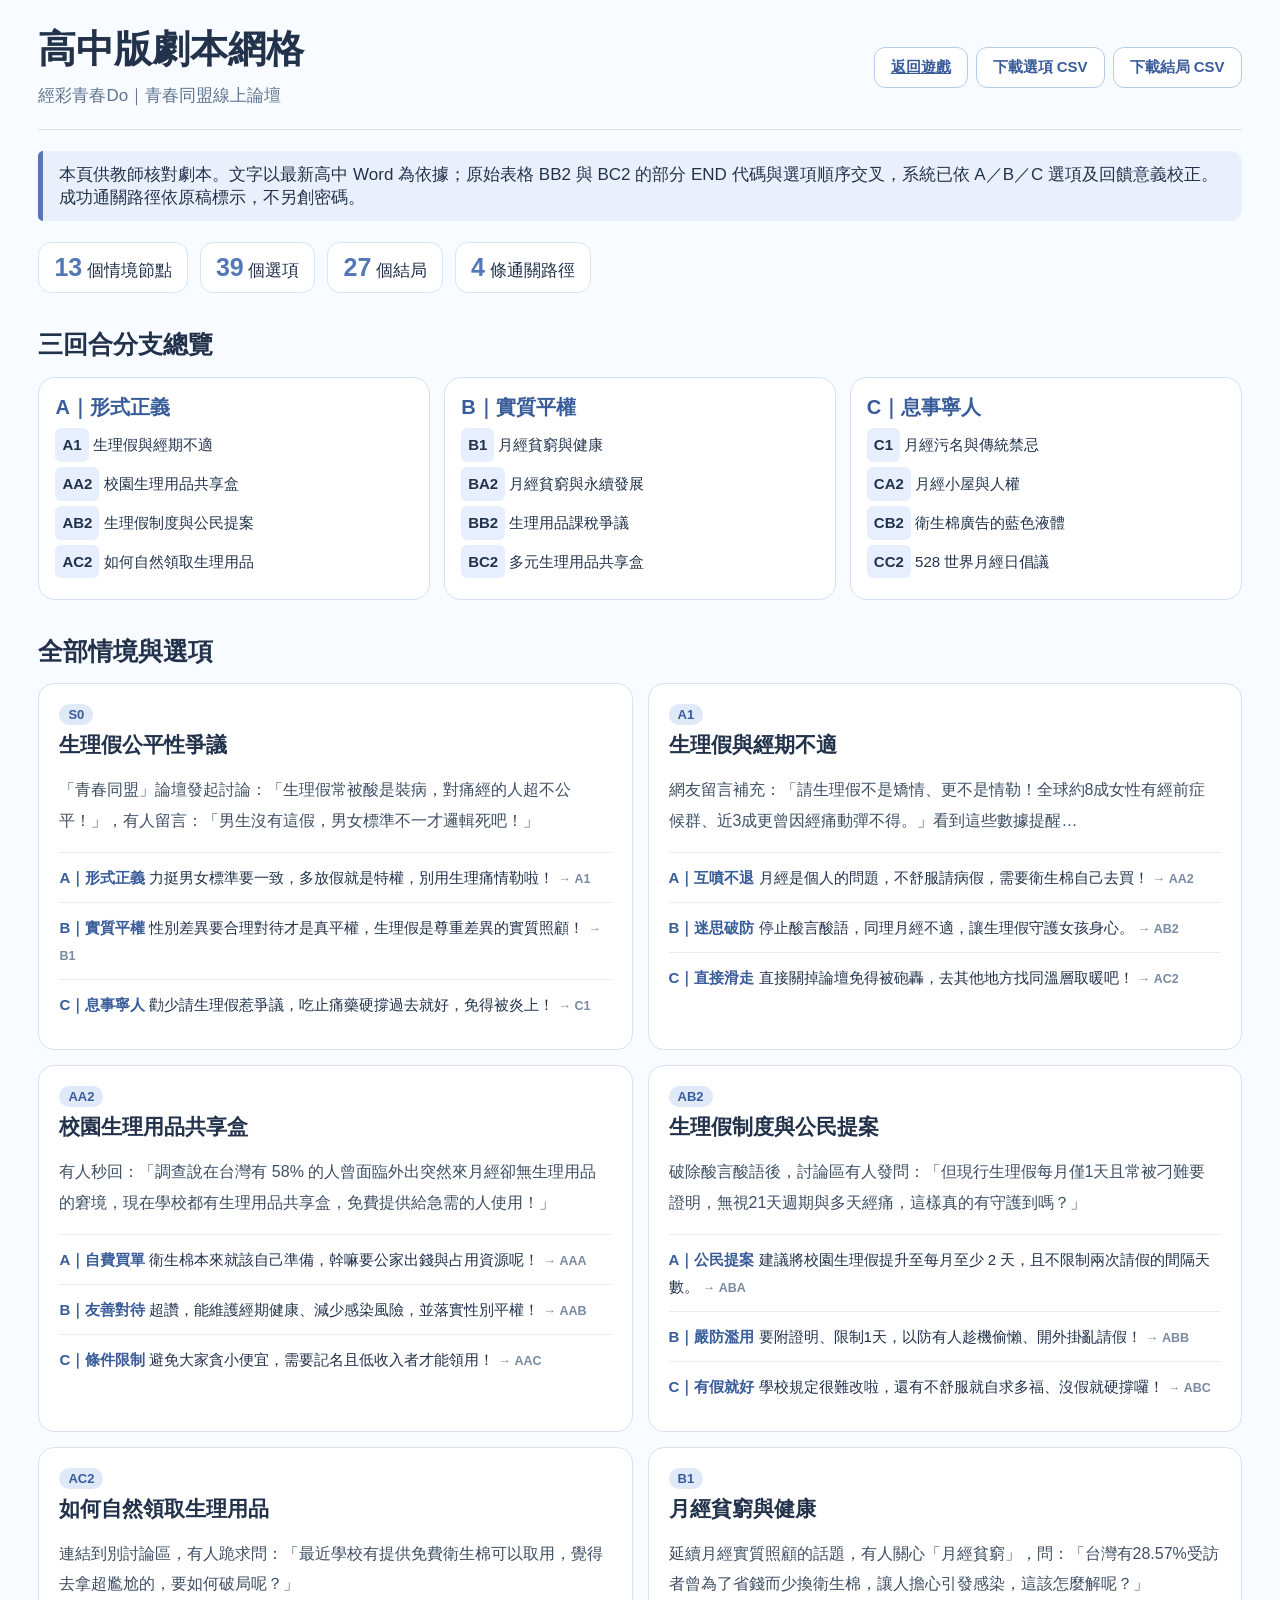
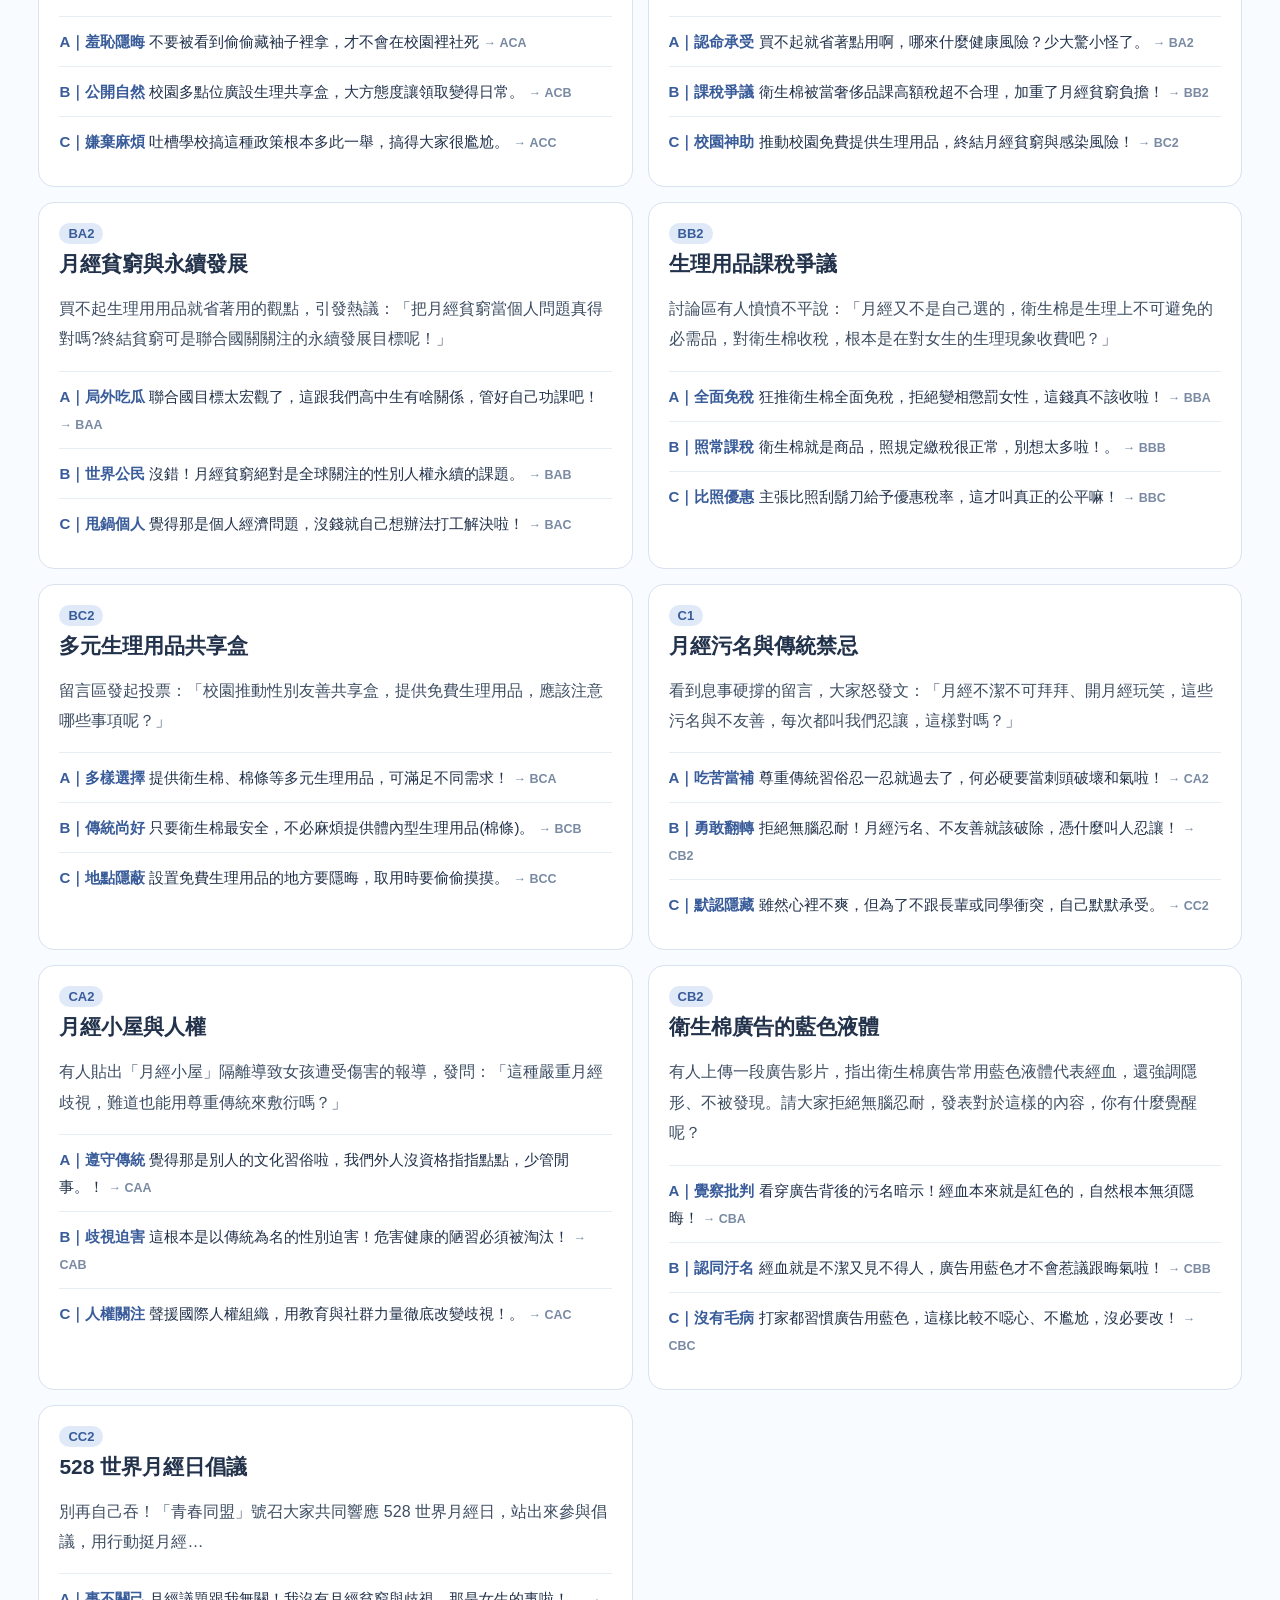
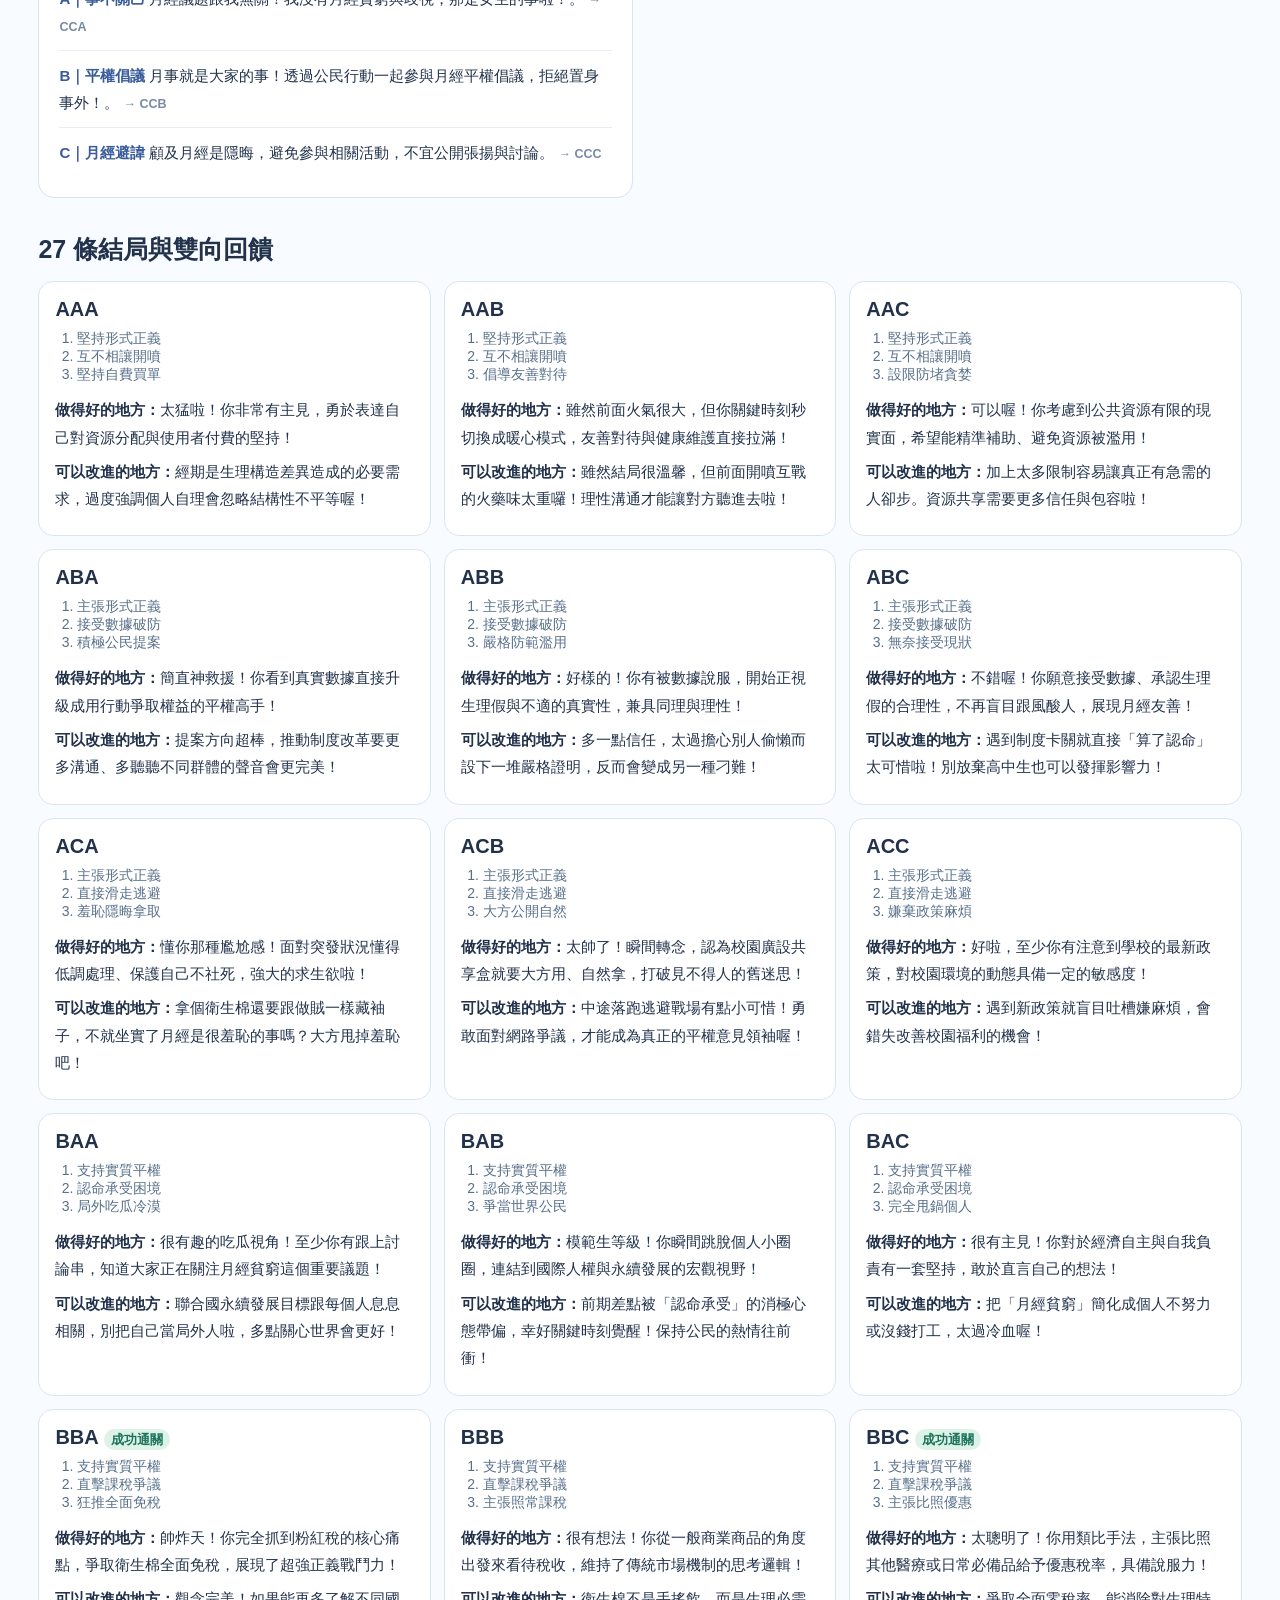
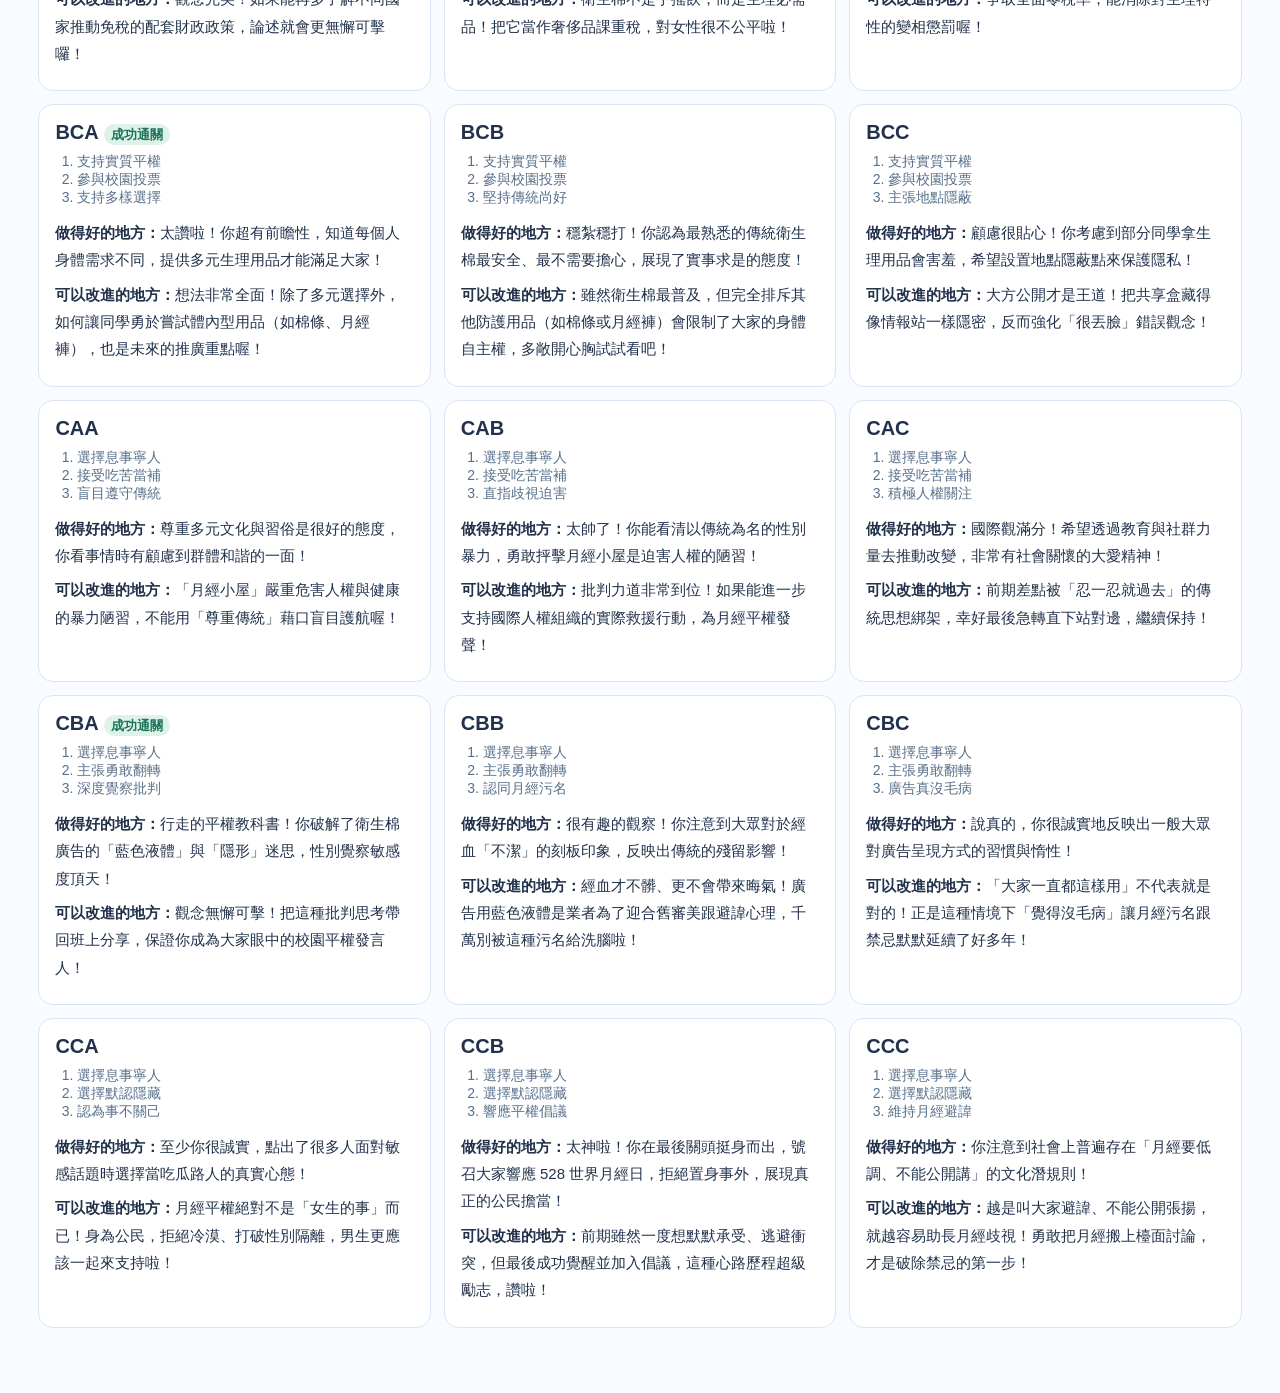
==== commit 2550409b: "Add files via upload" ====
--- a/story-grid.html
+++ b/story-grid.html
@@ -2,7 +2,7 @@
 <html lang="zh-Hant">
 <head>
 <meta charset="utf-8"><meta name="viewport" content="width=device-width, initial-scale=1"><meta name="color-scheme" content="light">
-<title>經彩青春do｜高中版劇本網格</title>
+<title>經彩青春Do｜高中版劇本網格</title>
 <script src="./data/story.js" defer></script>
 <style>
 :root{font-family:'Noto Sans TC','Microsoft JhengHei',sans-serif;color:#22324b;background:#f8fbff;font-size:17px}
@@ -11,7 +11,7 @@
 </head>
 <body>
 <main>
-<div class="top"><div><h1>高中版劇本網格</h1><p style="margin:0;color:#61758f">經彩青春do｜青春同盟線上論壇</p></div><div class="actions"><a class="btn" href="./">返回遊戲</a><button id="export-choices" class="btn" type="button">下載選項 CSV</button><button id="export-outcomes" class="btn" type="button">下載結局 CSV</button></div></div>
+<div class="top"><div><h1>高中版劇本網格</h1><p style="margin:0;color:#61758f">經彩青春Do｜青春同盟線上論壇</p></div><div class="actions"><a class="btn" href="./">返回遊戲</a><button id="export-choices" class="btn" type="button">下載選項 CSV</button><button id="export-outcomes" class="btn" type="button">下載結局 CSV</button></div></div>
 <div class="note">本頁供教師核對劇本。文字以最新高中 Word 為依據；原始表格 BB2 與 BC2 的部分 END 代碼與選項順序交叉，系統已依 A／B／C 選項及回饋意義校正。成功通關路徑依原稿標示，不另創密碼。</div>
 <div class="summary"><span><strong>13</strong> 個情境節點</span><span><strong>39</strong> 個選項</span><span><strong>27</strong> 個結局</span><span><strong>4</strong> 條通關路徑</span></div>
 <h2>三回合分支總覽</h2><div class="paths" id="paths"></div>
@@ -31,8 +31,8 @@
  document.getElementById('nodes').innerHTML=Object.entries(d.nodes).map(([id,node])=>`<section class="card"><span class="pill">${esc(id)}</span><h3>${esc(node.title)}</h3><p class="scene">${esc(node.scene)}</p>${'ABC'.split('').map(l=>{const q=node.choices[l];return `<div class="choice"><b>${l}｜${esc(q.label)}</b> ${esc(q.text)} <small>→ ${esc(q.next)}</small></div>`}).join('')}</section>`).join('');
  document.getElementById('outcomes').innerHTML=Object.entries(d.endings).map(([route,o])=>`<section class="outcome"><h3>${route} ${d.passRoutes.includes(route)?'<span class="pass">成功通關</span>':''}</h3><ol class="steps">${o.steps.map(s=>'<li>'+esc(s)+'</li>').join('')}</ol><p><b>做得好的地方：</b>${esc(o.positive)}</p><p><b>可以改進的地方：</b>${esc(o.improve)}</p></section>`).join('');
  const download=(filename,rows)=>{const csv='\ufeff'+rows.map(row=>row.map(v=>'"'+String(v??'').replaceAll('"','""')+'"').join(',')).join('\r\n');const url=URL.createObjectURL(new Blob([csv],{type:'text/csv;charset=utf-8'}));const a=document.createElement('a');a.href=url;a.download=filename;a.click();setTimeout(()=>URL.revokeObjectURL(url),3000)};
- document.getElementById('export-choices').addEventListener('click',()=>download('高中經彩do_情境選項.csv',[['節點','主題','情境','選項','行為標籤','選項內容','下一節點'],...Object.entries(d.nodes).flatMap(([id,n])=>'ABC'.split('').map(l=>[id,n.title,n.scene,l,n.choices[l].label,n.choices[l].text,n.choices[l].next]))]));
- document.getElementById('export-outcomes').addEventListener('click',()=>download('高中經彩do_結局回饋.csv',[['路徑','通關','第一個選擇','第二個選擇','第三個選擇','做得好的地方','可以改進的地方'],...Object.entries(d.endings).map(([id,o])=>[id,d.passRoutes.includes(id)?'是':'否',...o.steps,o.positive,o.improve])]));
+ document.getElementById('export-choices').addEventListener('click',()=>download('高中經彩Do_情境選項.csv',[['節點','主題','情境','選項','行為標籤','選項內容','下一節點'],...Object.entries(d.nodes).flatMap(([id,n])=>'ABC'.split('').map(l=>[id,n.title,n.scene,l,n.choices[l].label,n.choices[l].text,n.choices[l].next]))]));
+ document.getElementById('export-outcomes').addEventListener('click',()=>download('高中經彩Do_結局回饋.csv',[['路徑','通關','第一個選擇','第二個選擇','第三個選擇','做得好的地方','可以改進的地方'],...Object.entries(d.endings).map(([id,o])=>[id,d.passRoutes.includes(id)?'是':'否',...o.steps,o.positive,o.improve])]));
 });
 </script>
 </body></html>
